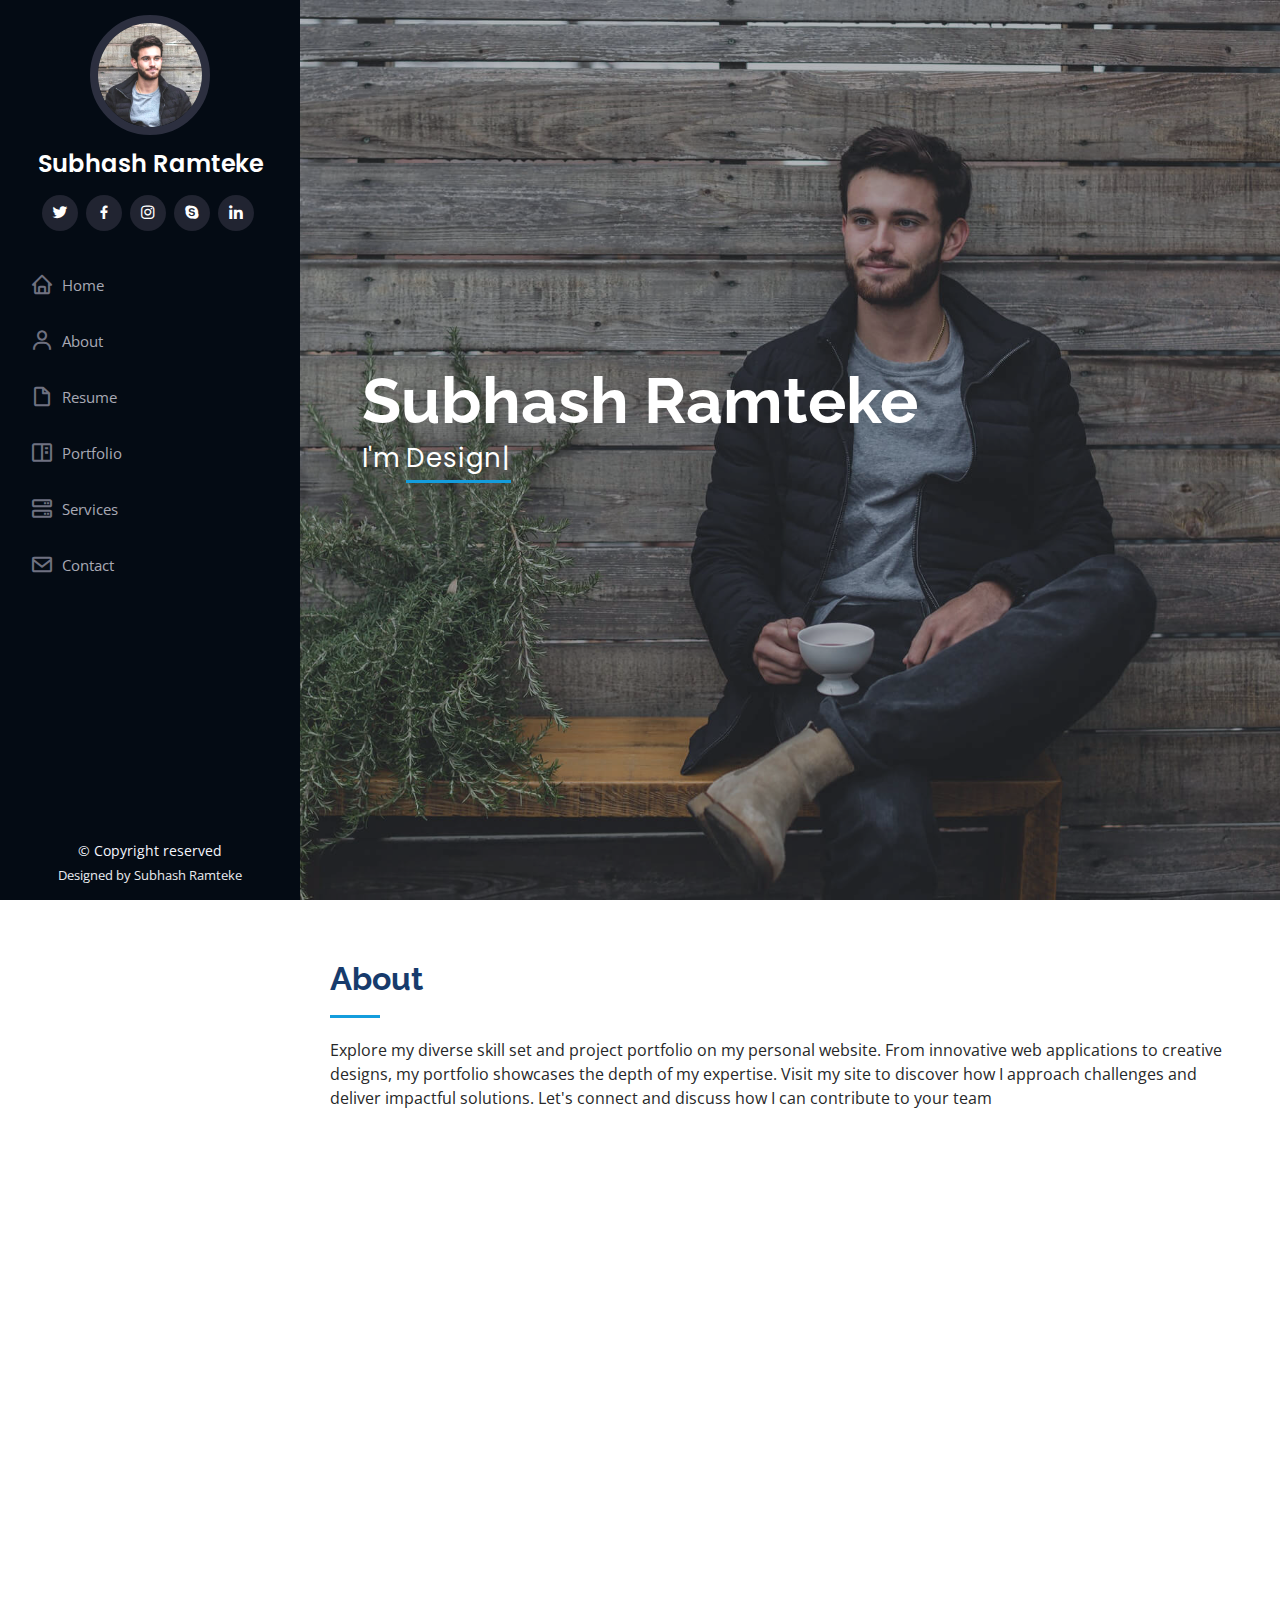
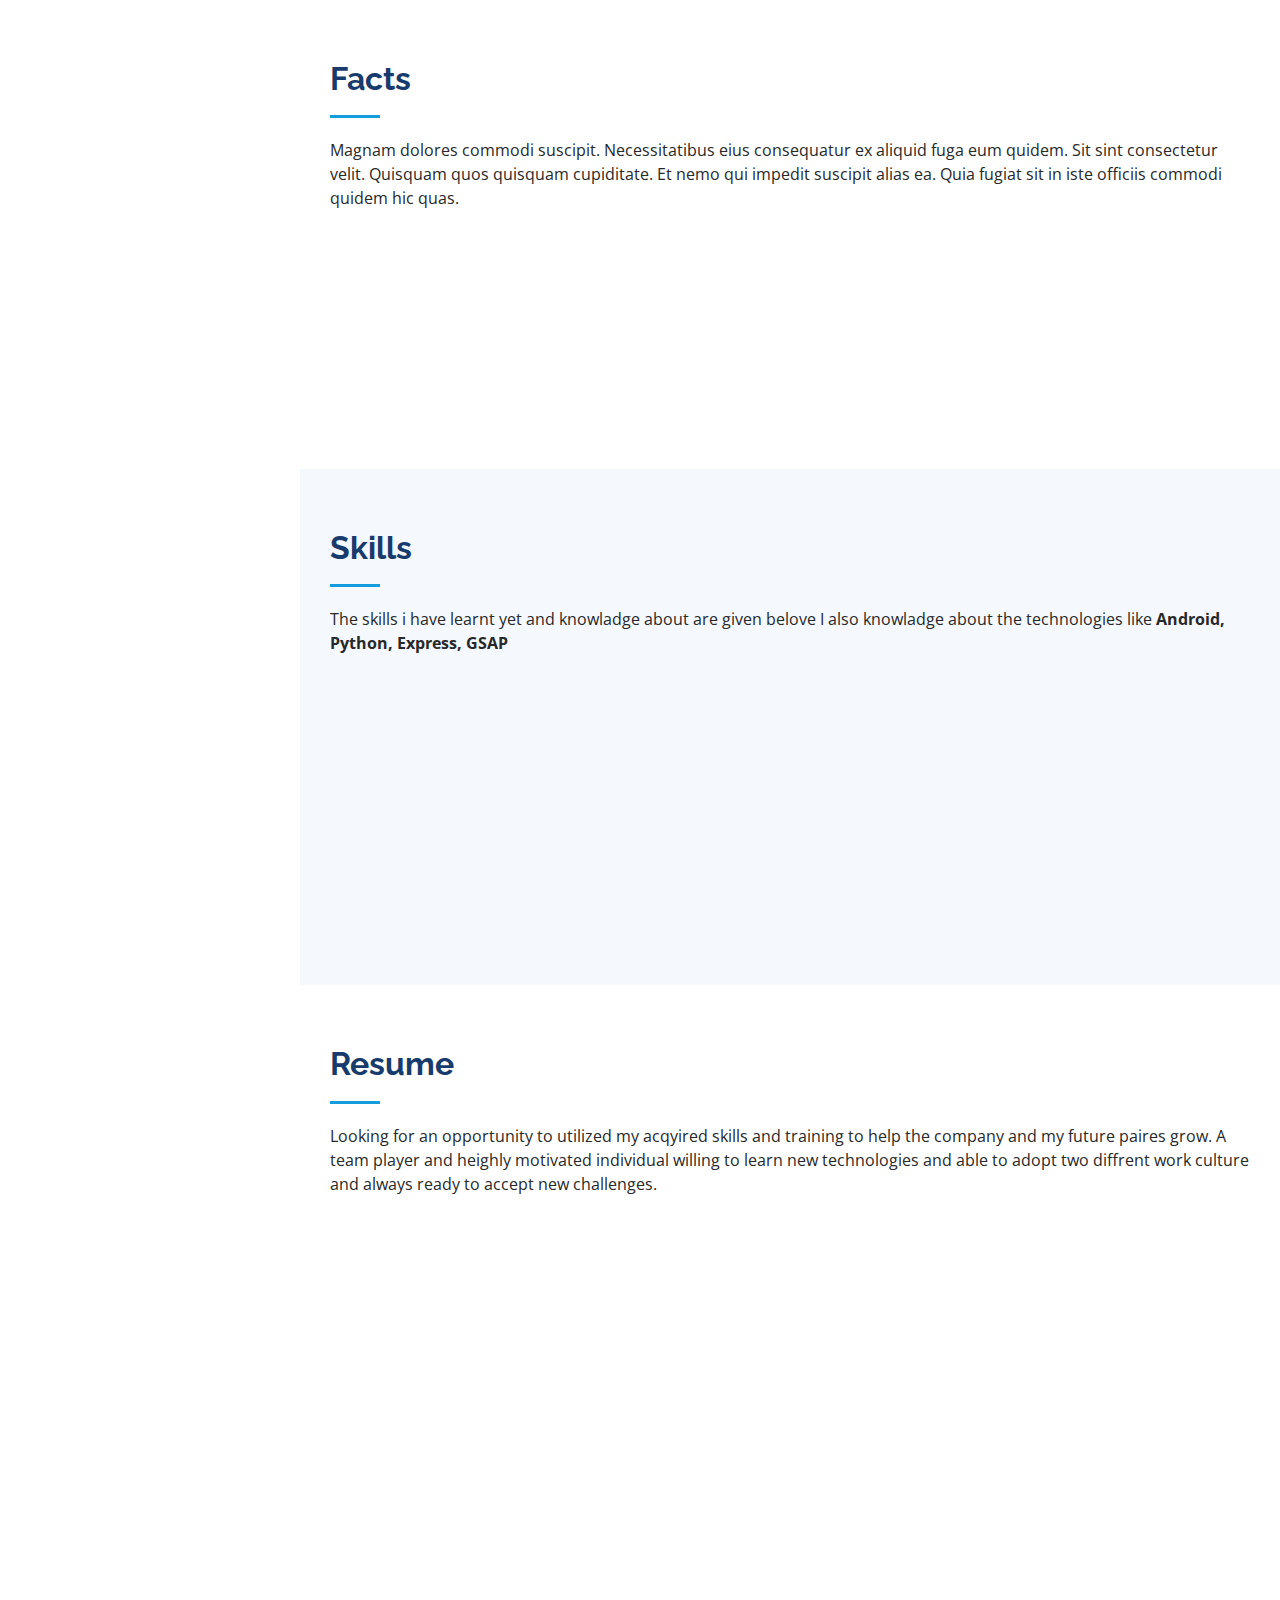
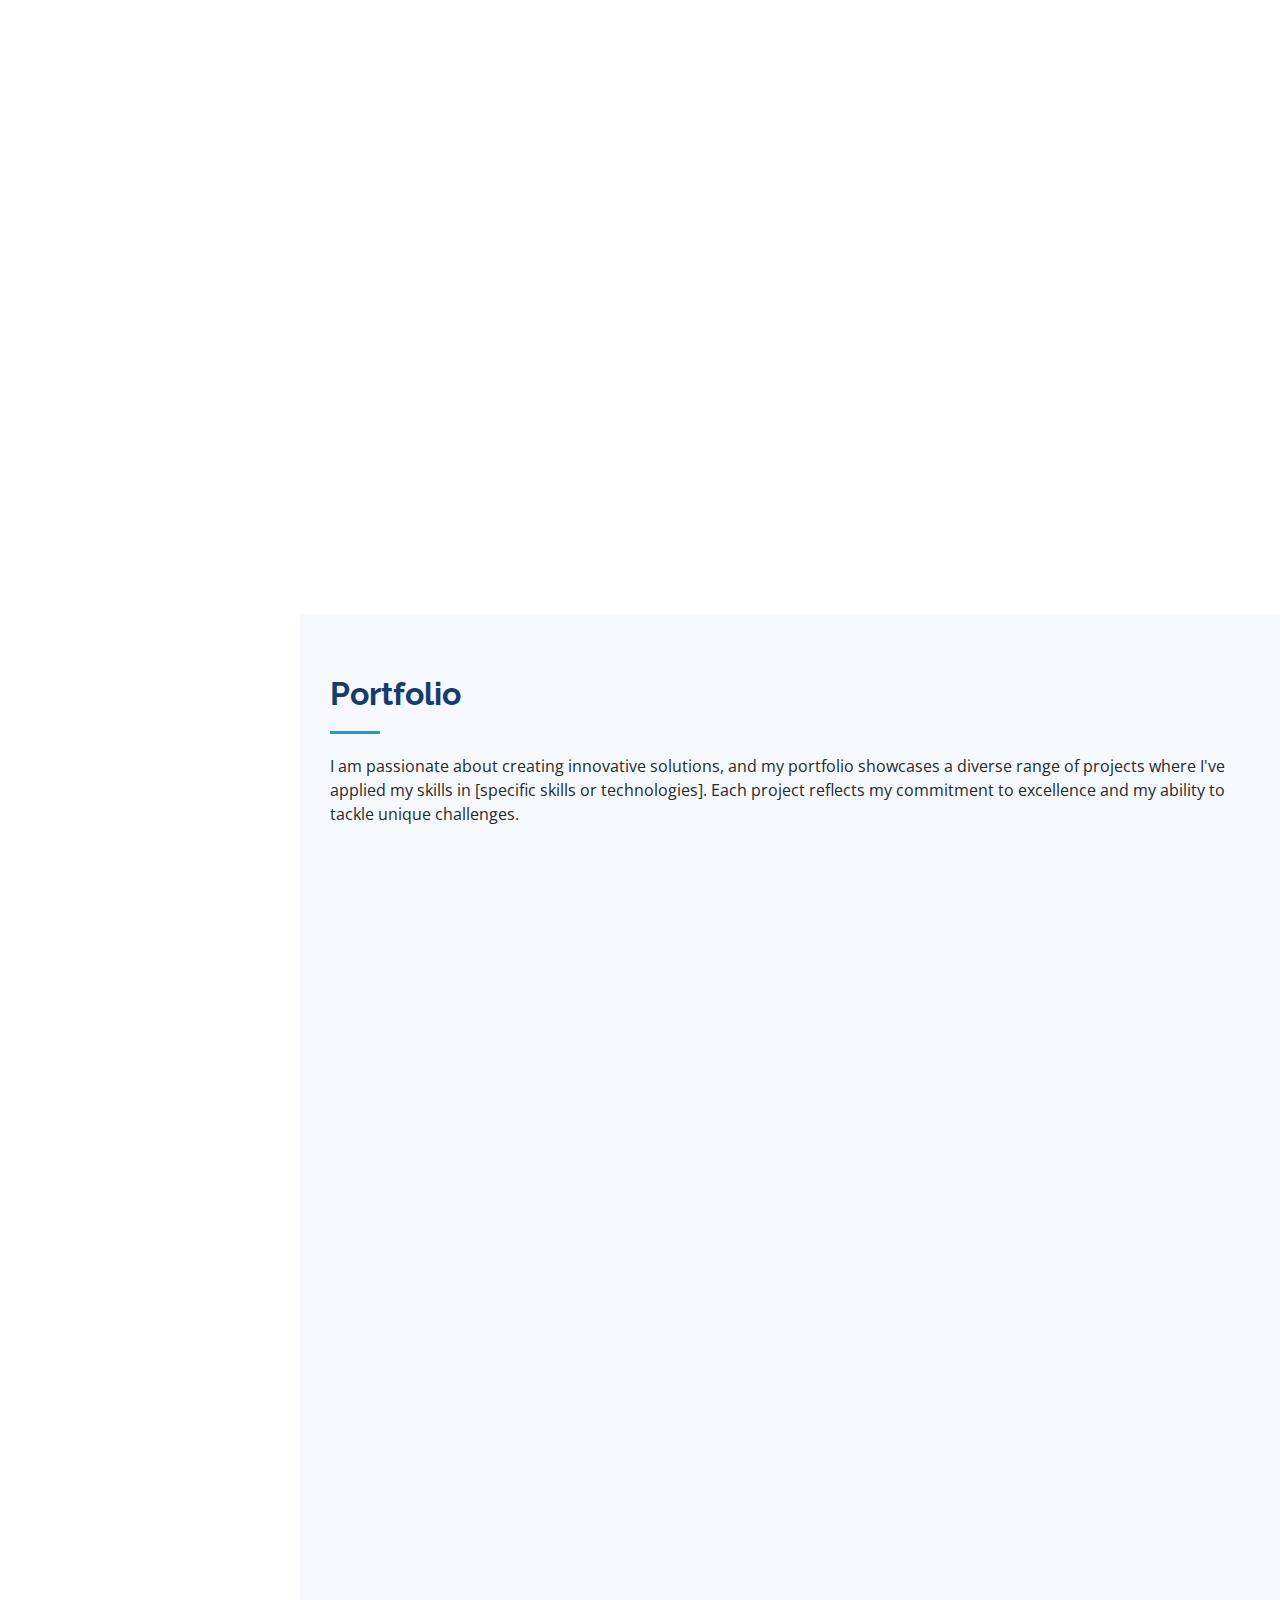
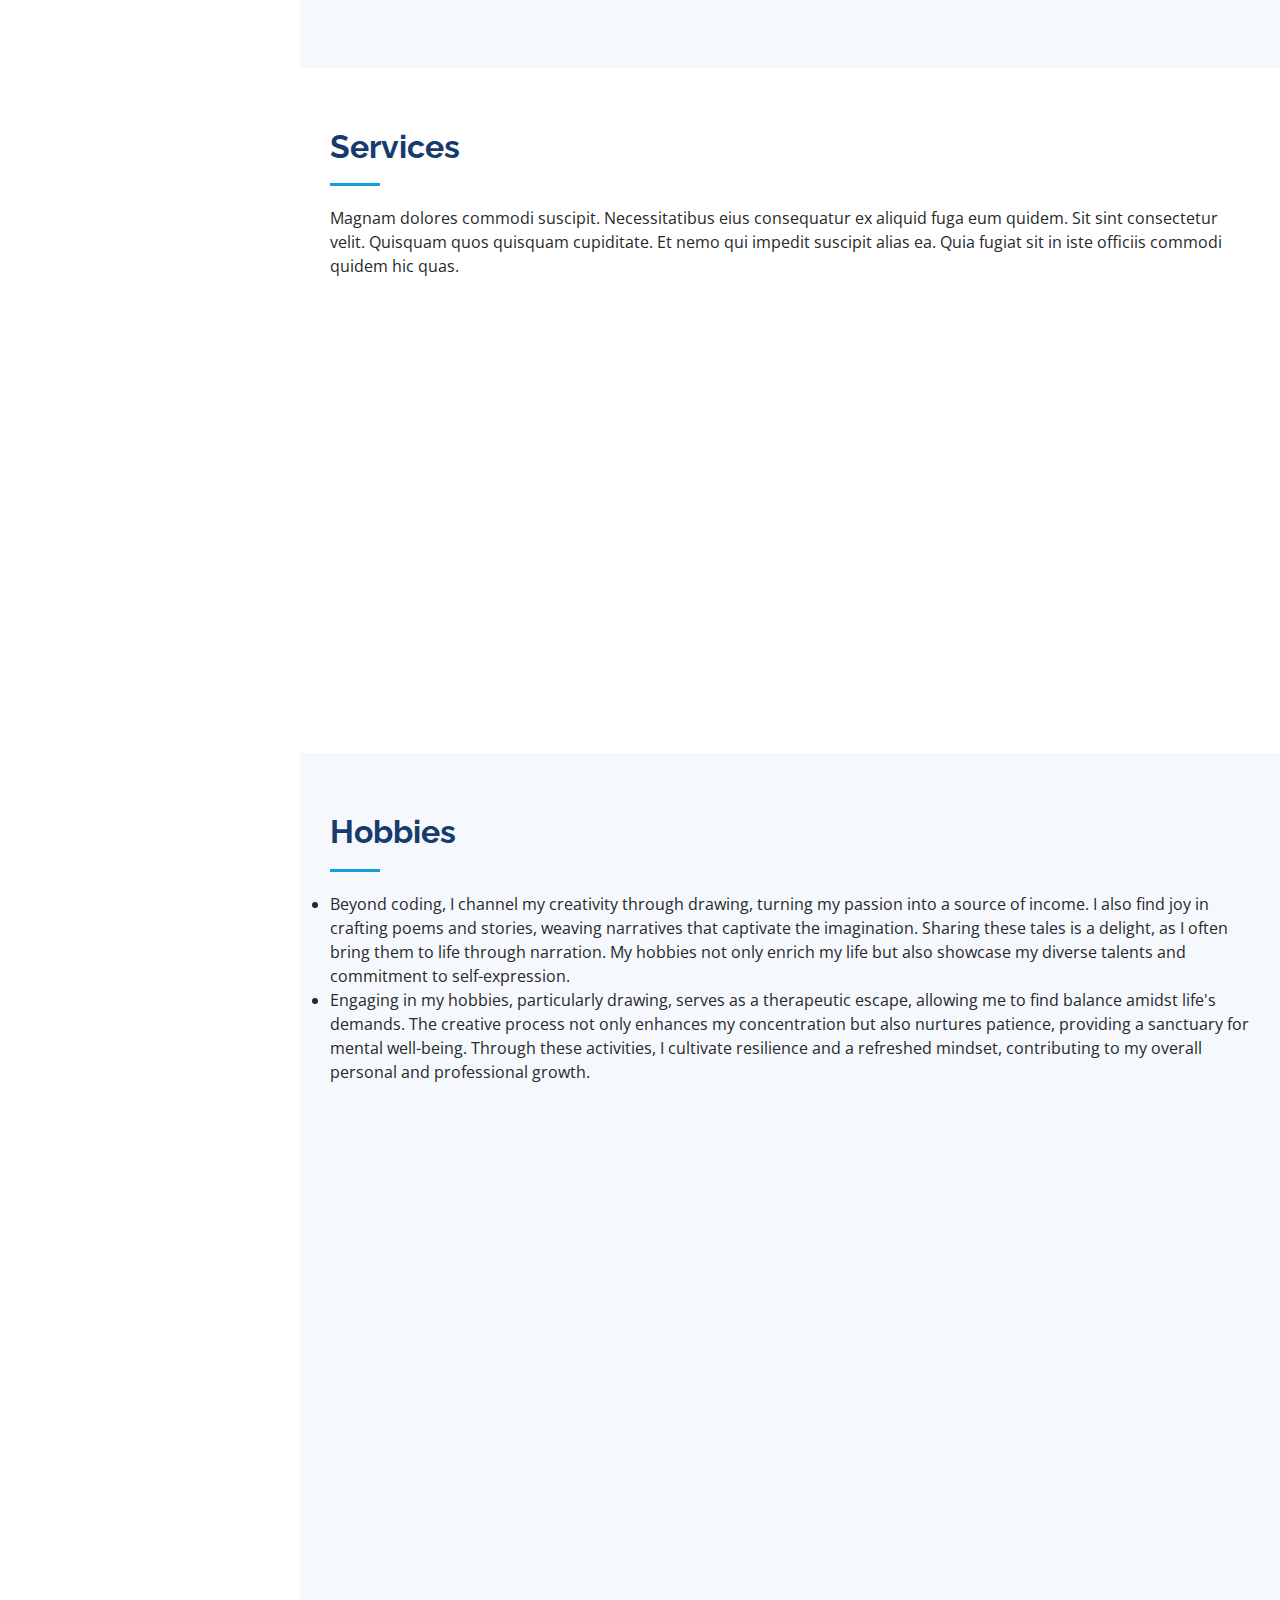
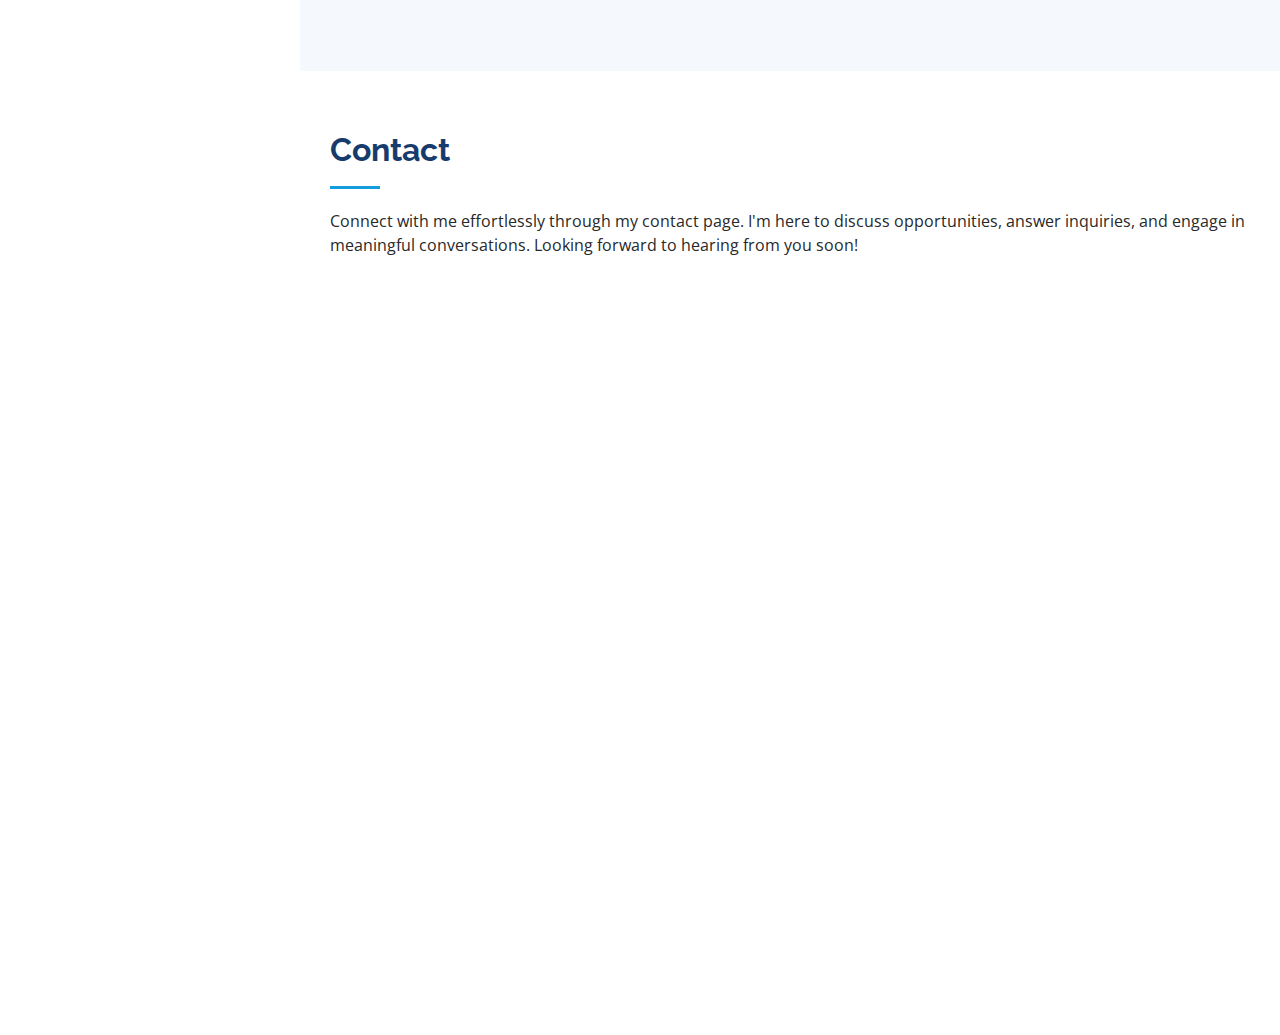
==== index.html @ 31859090 "first commit" ====
<!DOCTYPE html>
<html lang="en">

<head>
  <meta charset="utf-8">
  <meta content="width=device-width, initial-scale=1.0" name="viewport">

  <title>Subhash Ramteke - Portfolio</title>
  <meta content="" name="description">
  <meta content="" name="keywords">

  <!-- Favicons
  <link href="assets/img/favicon.png" rel="icon">
  <link href="assets/img/apple-touch-icon.png" rel="apple-touch-icon"> -->

  <!-- Google Fonts -->
  <link href="https://fonts.googleapis.com/css?family=Open+Sans:300,300i,400,400i,600,600i,700,700i|Raleway:300,300i,400,400i,500,500i,600,600i,700,700i|Poppins:300,300i,400,400i,500,500i,600,600i,700,700i" rel="stylesheet">

  <!-- Vendor CSS Files -->
  <link href="assets/vendor/aos/aos.css" rel="stylesheet">
  <link href="assets/vendor/bootstrap/css/bootstrap.min.css" rel="stylesheet">
  <link href="assets/vendor/bootstrap-icons/bootstrap-icons.css" rel="stylesheet">
  <link href="assets/vendor/boxicons/css/boxicons.min.css" rel="stylesheet">
  <link href="assets/vendor/glightbox/css/glightbox.min.css" rel="stylesheet">
  <link href="assets/vendor/swiper/swiper-bundle.min.css" rel="stylesheet">

  <!-- Template Main CSS File -->
  <link href="assets/css/style.css" rel="stylesheet">

</head>

<body>
 
  <!-- ======= Mobile nav toggle button ======= -->
  <i class="bi bi-list mobile-nav-toggle d-xl-none"></i>

  <!-- ======= Header ======= -->
  <header id="header">
    <div class="d-flex flex-column">

      <div class="profile">
        <img src="assets/img/profile-img.jpg" alt="" class="img-fluid rounded-circle">
        <h1 class="text-light"><a href="index.html">Subhash Ramteke</a></h1>
        <div class="social-links mt-3 text-center">
          <a href="#" class="twitter"><i class="bx bxl-twitter"></i></a>
          <a href="https://hi-in.facebook.com/subhash.ramteke.357" target="_blank" class="facebook"><i class="bx bxl-facebook"></i></a>
          <a href="https://www.instagram.com/ramteke_subhash1" target="_blank" class="instagram"><i class="bx bxl-instagram"></i></a>
          <a href="#" class="google-plus"><i class="bx bxl-skype"></i></a>
          <a href="https://www.linkedin.com/in/subhash-ramteke-651bb01b8/" target="_blank" class="linkedin"><i class="bx bxl-linkedin" ></i></a>
        </div>
      </div>

      <nav id="navbar" class="nav-menu navbar">
        <ul>
          <li><a href="#hero" class="nav-link scrollto active"><i class="bx bx-home"></i> <span>Home</span></a></li>
          <li><a href="#about" class="nav-link scrollto"><i class="bx bx-user"></i> <span>About</span></a></li>
          <li><a href="#resume" class="nav-link scrollto"><i class="bx bx-file-blank"></i> <span>Resume</span></a></li>
          <li><a href="#portfolio" class="nav-link scrollto"><i class="bx bx-book-content"></i> <span>Portfolio</span></a></li>
          <li><a href="#services" class="nav-link scrollto"><i class="bx bx-server"></i> <span>Services</span></a></li>
          <li><a href="#contact" class="nav-link scrollto"><i class="bx bx-envelope"></i> <span>Contact</span></a></li>
        </ul>
      </nav><!-- .nav-menu -->
    </div>
  </header><!-- End Header -->

  <!-- ======= Hero Section ======= -->
  <section id="hero" class="d-flex flex-column justify-content-center align-items-center">
    <div class="hero-container" data-aos="fade-in">
      <h1>Subhash Ramteke</h1>
      <p>I'm <span class="typed" data-typed-items="Designer, Developer, Freelancer, Drawing Artist"></span></p>
    </div>
  </section><!-- End Hero -->

  <main id="main">

    <!-- ======= About Section ======= -->
    <section id="about" class="about">
      <div class="container">

        <div class="section-title">
          <h2>About</h2>
          <p>Explore my diverse skill set and project portfolio on my personal website. From innovative web applications to creative designs, my portfolio showcases the depth of my expertise. Visit my site to discover how I approach challenges and deliver impactful solutions. Let's connect and discuss how I can contribute to your team</p>
        </div>

        <div class="row">
          <div class="col-lg-4" data-aos="fade-right">
            <img src="assets/img/profile-img.jpg" class="img-fluid" alt="">
          </div>
          <div class="col-lg-8 pt-4 pt-lg-0 content" data-aos="fade-left">
            <h3>Software Developer &amp; Web Developer.</h3>
            <p class="fst-italic">
              Versatile web and software developer with a passion for crafting seamless digital experiences. Ready to innovate and collaborate. Connect with me via [contact details] or explore my work at [website].
            </p>
            <div class="row">
              <div class="col-lg-6">
                <ul>
                  <li><i class="bi bi-chevron-right"></i> <strong>Birthday:</strong> <span>17 December 2001</span></li>
                  <li><i class="bi bi-chevron-right"></i> <strong>Website:</strong> <span>www.instagram.com/ramteke_subhash1</span></li>
                  <li><i class="bi bi-chevron-right"></i> <strong>Phone:</strong> <span>(+91) 9325907602</span></li>
                  <li><i class="bi bi-chevron-right"></i> <strong>City:</strong> <span>Wagholi Pune</span></li>
                </ul>
              </div>
              <div class="col-lg-6">
                <ul>
                  <li><i class="bi bi-chevron-right"></i> <strong>Age:</strong> <span>23</span></li>
                  <li><i class="bi bi-chevron-right"></i> <strong>Degree:</strong> <span>B.Tech</span></li>
                  <li><i class="bi bi-chevron-right"></i> <strong>PhEmailone:</strong> <span>subhashramteke111@gmail.com</span></li>
                  <li><i class="bi bi-chevron-right"></i> <strong>Freelance:</strong> <span>Available</span></li>
                </ul>
              </div>
            </div>
            <p>
              With a passion for continuous learning and a proven track record of successful projects, I am driven to unlock my full potential. My adaptability, creativity, and commitment to excellence position me as a dynamic contributor ready to take on new challenges and contribute meaningfully to any team or project.
            </p>
          </div>
        </div>

      </div>
    </section><!-- End About Section -->

    <!-- ======= Facts Section ======= -->
    <section id="facts" class="facts">
      <div class="container">

        <div class="section-title">
          <h2>Facts</h2>
          <p>Magnam dolores commodi suscipit. Necessitatibus eius consequatur ex aliquid fuga eum quidem. Sit sint consectetur velit. Quisquam quos quisquam cupiditate. Et nemo qui impedit suscipit alias ea. Quia fugiat sit in iste officiis commodi quidem hic quas.</p>
        </div>

        <div class="row no-gutters">

          <div class="col-lg-3 col-md-6 d-md-flex align-items-md-stretch" data-aos="fade-up">
            <div class="count-box">
              <i class="bi bi-emoji-smile"></i>
              <span data-purecounter-start="0" data-purecounter-end="232" data-purecounter-duration="1" class="purecounter"></span>
              <p><strong>Happy Clients</strong> consequuntur quae</p>
            </div>
          </div>

          <div class="col-lg-3 col-md-6 d-md-flex align-items-md-stretch" data-aos="fade-up" data-aos-delay="100">
            <div class="count-box">
              <i class="bi bi-journal-richtext"></i>
              <span data-purecounter-start="0" data-purecounter-end="521" data-purecounter-duration="1" class="purecounter"></span>
              <p><strong>Projects</strong> adipisci atque cum quia aut</p>
            </div>
          </div>

          <div class="col-lg-3 col-md-6 d-md-flex align-items-md-stretch" data-aos="fade-up" data-aos-delay="200">
            <div class="count-box">
              <i class="bi bi-headset"></i>
              <span data-purecounter-start="0" data-purecounter-end="1453" data-purecounter-duration="1" class="purecounter"></span>
              <p><strong>Hours Of Support</strong> aut commodi quaerat</p>
            </div>
          </div>

          <div class="col-lg-3 col-md-6 d-md-flex align-items-md-stretch" data-aos="fade-up" data-aos-delay="300">
            <div class="count-box">
              <i class="bi bi-people"></i>
              <span data-purecounter-start="0" data-purecounter-end="32" data-purecounter-duration="1" class="purecounter"></span>
              <p><strong>Hard Workers</strong> rerum asperiores dolor</p>
            </div>
          </div>

        </div>

      </div>
    </section><!-- End Facts Section -->

    <!-- ======= Skills Section ======= -->
    <section id="skills" class="skills section-bg">
      <div class="container">

        <div class="section-title">
          <h2>Skills</h2>
          <p>The skills i have learnt yet and knowladge about are given belove I also knowladge about the technologies like <strong>Android, Python, Express, GSAP</strong></p>
        </div>

        <div class="row skills-content">

          <div class="col-lg-6" data-aos="fade-up">

            <div class="progress">
              <span class="skill">Java <i class="val">75%</i></span>
              <div class="progress-bar-wrap">
                <div class="progress-bar" role="progressbar" aria-valuenow="75" aria-valuemin="0" aria-valuemax="75"></div>
              </div>
            </div>

            <div class="progress">
              <span class="skill">PHP <i class="val">50%</i></span>
              <div class="progress-bar-wrap">
                <div class="progress-bar" role="progressbar" aria-valuenow="50" aria-valuemin="0" aria-valuemax="100"></div>
              </div>
            </div>

            <div class="progress">
              <span class="skill">JavaScript <i class="val">55%</i></span>
              <div class="progress-bar-wrap">
                <div class="progress-bar" role="progressbar" aria-valuenow="55" aria-valuemin="0" aria-valuemax="100"></div>
              </div>
            </div>
            <div class="progress">
              <span class="skill">React <i class="val">40%</i></span>
              <div class="progress-bar-wrap">
                <div class="progress-bar" role="progressbar" aria-valuenow="40" aria-valuemin="0" aria-valuemax="100"></div>
              </div>
            </div>

          </div>

          <div class="col-lg-6" data-aos="fade-up" data-aos-delay="100">

            <div class="progress">
              <span class="skill">HTML <i class="val">100%</i></span>
              <div class="progress-bar-wrap">
                <div class="progress-bar" role="progressbar" aria-valuenow="100" aria-valuemin="0" aria-valuemax="100"></div>
              </div>
            </div>

            <div class="progress">
              <span class="skill">CSS <i class="val">90%</i></span>
              <div class="progress-bar-wrap">
                <div class="progress-bar" role="progressbar" aria-valuenow="90" aria-valuemin="0" aria-valuemax="100"></div>
              </div>
            </div>

            <div class="progress">
              <span class="skill">MySql <i class="val">50%</i></span>
              <div class="progress-bar-wrap">
                <div class="progress-bar" role="progressbar" aria-valuenow="55" aria-valuemin="0" aria-valuemax="100"></div>
              </div>
            </div>
            <div class="progress">
              <span class="skill">Node <i class="val">30%</i></span>
              <div class="progress-bar-wrap">
                <div class="progress-bar" role="progressbar" aria-valuenow="30" aria-valuemin="0" aria-valuemax="100"></div>
              </div>
            </div>

          </div>

        </div>

      </div>
    </section><!-- End Skills Section -->

    <!-- ======= Resume Section ======= -->
    <section id="resume" class="resume">
      <div class="container">

        <div class="section-title">
          <h2>Resume</h2>
          <p>Looking for an opportunity to utilized my acqyired skills and training to help the company and my future paires grow. A team player and heighly motivated individual willing to learn new technologies and able to adopt two diffrent work culture and always ready to accept new challenges.</p>
        </div>

        <div class="row">
          <div class="col-lg-6" data-aos="fade-up">
            <h3 class="resume-title">Sumary</h3>
            <div class="resume-item pb-0">
              <h4>Subhash Ramteke</h4>
              <p><em>To get an opportunity where i can make the best of my potential and contribute the organizational growth.</em></p>
              <ul>
                <li>Pune, India</li>
                <li>(+91) 9325907602</li>
                <li>subhashramteke111@gmail.com</li>
              </ul>
            </div>

            <h3 class="resume-title">Education</h3>
            <div class="resume-item">
              <h4>B.Tech</h4>
              <h5>2020-2023</h5>
              <p><em>G. H. Raisoni College of Engineering &amp; Management Wagholi Pune</em></p>
              <p>I have done my B.Tech degree in Information Technology with 0 backlogs and 7.77 CGPA</p>
            </div>
            <div class="resume-item">
              <h4>Diploma</h4>
              <h5>2018-2020</h5>
              <p><em>Government Pollytechnic Bramhapuri</em></p>
              <p>I have done my Diploma in Information Technology with 96.56%. </p>
            </div>
            <div class="resume-item">
              <h4>HSC</h4>
              <h5>2017-2018</h5>
              <p><em>Adarsh English Jr. College Desaiganj Wadsa</em></p>
              <p>I have done my HSC education at my Taluka place in general science with 0 backlogs and regular </p>
            </div>
          </div>
          <div class="col-lg-6" data-aos="fade-up" data-aos-delay="100">
            <h3 class="resume-title">Professional Experience</h3>
            <div class="resume-item">
              <h4>Test Engineer</h4>
              <h5>June 2022- Dec 2022</h5>
              <p><em>GlobalStep Pune</em></p>
              <ul>
                <li>As intern I provide quality assurence to the products(Games). </li>
                <li>Lead team in the absence of main lead for a week. </li>
                <li>I managed team and made environment friendely to work with free mind. </li>
                <li>Worked with my full strength and confidence.</li>
              </ul>
            </div>
            <div class="resume-item">
              <h4>Web developer Intern</h4>
              <h5>Nov 2021- Dec 2021</h5>
              <p><em>Sparks Foundation (Remote)</em></p>
              <ul>
                <li>Developed Banking Sytem to manage all banking transactions with PHP and MySql.</li>
                <li>Managed Backend to store all transactions happend in a bank.</li>
                <li>Present 4+ design presentations for Mentor. </li>
              </ul>
            </div>
            <div class="resume-item">
              <h4>Projects</h4>
              <!-- <h5>Nov 2021- Dec 2021</h5> -->
              <p><em>I made various projects during my college also I work on two capston projects. I am adding all projects in portfolio section</em></p>
              <ul>
                <li>Road Lane Lines Identification System</li>
                <li>Android based attendence system</li>
                <li>Basic Banking System</li>
                <li>Clones (Netflix, Flipkart, Myntra)</li>
              </ul>
            </div>
          </div>
        </div>

      </div>
    </section><!-- End Resume Section -->

    <!-- ======= Portfolio Section ======= -->
    <section id="portfolio" class="portfolio section-bg">
      <div class="container">

        <div class="section-title">
          <h2>Portfolio</h2>
          <p>I am passionate about creating innovative solutions, and my portfolio showcases a diverse range of projects where I've applied my skills in [specific skills or technologies]. Each project reflects my commitment to excellence and my ability to tackle unique challenges.</p>
        </div>

        <div class="row" data-aos="fade-up">
          <div class="col-lg-12 d-flex justify-content-center">
            <ul id="portfolio-flters">
              <li data-filter="*" class="filter-active">All</li>
              <li data-filter=".filter-app">App</li>
              <li data-filter=".filter-card">Python</li>
              <li data-filter=".filter-web">Web</li>
            </ul>
          </div>
        </div>

        <div class="row portfolio-container" data-aos="fade-up" data-aos-delay="100">

          <div class="col-lg-4 col-md-6 portfolio-item filter-app">
            <div class="portfolio-wrap">
              <img src="assets/img/portfolio/and7.jpg"  class="img-fluid app" alt="">
              <div class="portfolio-links">
                <a href="assets/img/portfolio/and7.jpg" data-gallery="portfolioGallery" class="portfolio-lightbox" title="App 1"><i class="bx bx-plus"></i></a>
                <a href="portfolio-details1.html" title="More Details"><i class="bx bx-link"></i></a>
              </div>
            </div>
          </div>

          <div class="col-lg-4 col-md-6 portfolio-item filter-web">
            <div class="portfolio-wrap">
              <img src="assets/img/portfolio/bub1.jpg" class="img-fluid" alt="">
              <div class="portfolio-links">
                <a href="assets/img/portfolio/bub1.jpg" data-gallery="portfolioGallery" class="portfolio-lightbox" title="Web 3"><i class="bx bx-plus"></i></a>
                <a href="portfolio-details.html" title="More Details"><i class="bx bx-link"></i></a>
              </div>
            </div>
          </div>

          <!-- <div class="col-lg-4 col-md-6 portfolio-item filter-app">
            <div class="portfolio-wrap">
              <img src="assets/img/portfolio/lan.jpg" class="img-fluid" alt="">
              <div class="portfolio-links">
                <a href="assets/img/portfolio/lan.jpg" data-gallery="portfolioGallery" class="portfolio-lightbox" title="App 2"><i class="bx bx-plus"></i></a>
                <a href="portfolio-details.html" title="More Details"><i class="bx bx-link"></i></a>
              </div>
            </div>
          </div> -->

          <div class="col-lg-4 col-md-6 portfolio-item filter-card">
            <div class="portfolio-wrap">
              <img src="assets/img/portfolio/lan3.jpg" class="img-fluid" alt="">
              <div class="portfolio-links">
                <a href="assets/img/portfolio/lan3.jpg" data-gallery="portfolioGallery" class="portfolio-lightbox" title="Card 2"><i class="bx bx-plus"></i></a>
                <a href="portfolio-details.html" title="More Details"><i class="bx bx-link"></i></a>
              </div>
            </div>
          </div>

          <div class="col-lg-4 col-md-6 portfolio-item filter-web">
            <div class="portfolio-wrap">
              <img src="assets/img/portfolio/tr1.jpg" class="img-fluid" alt="">
              <div class="portfolio-links">
                <a href="assets/img/portfolio/tr1.jpg" data-gallery="portfolioGallery" class="portfolio-lightbox" title="Web 2"><i class="bx bx-plus"></i></a>
                <a href="portfolio-details.html" title="More Details"><i class="bx bx-link"></i></a>
              </div>
            </div>
          </div>

          <!-- <div class="col-lg-4 col-md-6 portfolio-item filter-app">
            <div class="portfolio-wrap">
              <img src="assets/img/portfolio/portfolio-6.jpg" class="img-fluid" alt="">
              <div class="portfolio-links">
                <a href="assets/img/portfolio/portfolio-6.jpg" data-gallery="portfolioGallery" class="portfolio-lightbox" title="App 3"><i class="bx bx-plus"></i></a>
                <a href="portfolio-details.html" title="More Details"><i class="bx bx-link"></i></a>
              </div>
            </div>
          </div> -->

          <!-- <div class="col-lg-4 col-md-6 portfolio-item filter-card">
            <div class="portfolio-wrap">
              <img src="assets/img/portfolio/portfolio-7.jpg" class="img-fluid" alt="">
              <div class="portfolio-links">
                <a href="assets/img/portfolio/portfolio-7.jpg" data-gallery="portfolioGallery" class="portfolio-lightbox" title="Card 1"><i class="bx bx-plus"></i></a>
                <a href="portfolio-details.html" title="More Details"><i class="bx bx-link"></i></a>
              </div>
            </div>
          </div> -->

          <!-- <div class="col-lg-4 col-md-6 portfolio-item filter-card">
            <div class="portfolio-wrap">
              <img src="assets/img/portfolio/ud.jpg" class="img-fluid" alt="">
              <div class="portfolio-links">
                <a href="assets/img/portfolio/ud.jpg" data-gallery="portfolioGallery" class="portfolio-lightbox" title="Card 3"><i class="bx bx-plus"></i></a>
                <a href="portfolio-details.html" title="More Details"><i class="bx bx-link"></i></a>
              </div>
            </div>
          </div> -->

          <div class="col-lg-4 col-md-6 portfolio-item filter-web">
            <div class="portfolio-wrap">
              <img src="assets/img/portfolio/ud.jpg" class="img-fluid" alt="">
              <div class="portfolio-links">
                <a href="assets/img/portfolio/ud.jpg" data-gallery="portfolioGallery" class="portfolio-lightbox" title="Web 3"><i class="bx bx-plus"></i></a>
                <a href="portfolio-details.html" title="More Details"><i class="bx bx-link"></i></a>
              </div>
            </div>
          </div>
          <div class="col-lg-4 col-md-6 portfolio-item filter-web">
            <div class="portfolio-wrap">
              <img src="assets/img/portfolio/edu1.jpg" class="img-fluid" alt="">
              <div class="portfolio-links">
                <a href="assets/img/portfolio/edu1.jpg" data-gallery="portfolioGallery" class="portfolio-lightbox" title="Web 4"><i class="bx bx-plus"></i></a>
                <a href="portfolio-details.html" title="More Details"><i class="bx bx-link"></i></a>
              </div>
            </div>
          </div>

        </div>

      </div>
    </section><!-- End Portfolio Section -->

    <!-- ======= Services Section ======= -->
    <section id="services" class="services">
      <div class="container">

        <div class="section-title">
          <h2>Services</h2>
          <p>Magnam dolores commodi suscipit. Necessitatibus eius consequatur ex aliquid fuga eum quidem. Sit sint consectetur velit. Quisquam quos quisquam cupiditate. Et nemo qui impedit suscipit alias ea. Quia fugiat sit in iste officiis commodi quidem hic quas.</p>
        </div>

        <div class="row">
          <div class="col-lg-4 col-md-6 icon-box" data-aos="fade-up">
            <div class="icon"><i class="bi bi-briefcase"></i></div>
            <h4 class="title"><a href="">Lorem Ipsum</a></h4>
            <p class="description">Voluptatum deleniti atque corrupti quos dolores et quas molestias excepturi sint occaecati cupiditate non provident</p>
          </div>
          <div class="col-lg-4 col-md-6 icon-box" data-aos="fade-up" data-aos-delay="100">
            <div class="icon"><i class="bi bi-card-checklist"></i></div>
            <h4 class="title"><a href="">Dolor Sitema</a></h4>
            <p class="description">Minim veniam, quis nostrud exercitation ullamco laboris nisi ut aliquip ex ea commodo consequat tarad limino ata</p>
          </div>
          <div class="col-lg-4 col-md-6 icon-box" data-aos="fade-up" data-aos-delay="200">
            <div class="icon"><i class="bi bi-bar-chart"></i></div>
            <h4 class="title"><a href="">Sed ut perspiciatis</a></h4>
            <p class="description">Duis aute irure dolor in reprehenderit in voluptate velit esse cillum dolore eu fugiat nulla pariatur</p>
          </div>
          <div class="col-lg-4 col-md-6 icon-box" data-aos="fade-up" data-aos-delay="300">
            <div class="icon"><i class="bi bi-binoculars"></i></div>
            <h4 class="title"><a href="">Magni Dolores</a></h4>
            <p class="description">Excepteur sint occaecat cupidatat non proident, sunt in culpa qui officia deserunt mollit anim id est laborum</p>
          </div>
          <div class="col-lg-4 col-md-6 icon-box" data-aos="fade-up" data-aos-delay="400">
            <div class="icon"><i class="bi bi-brightness-high"></i></div>
            <h4 class="title"><a href="">Nemo Enim</a></h4>
            <p class="description">At vero eos et accusamus et iusto odio dignissimos ducimus qui blanditiis praesentium voluptatum deleniti atque</p>
          </div>
          <div class="col-lg-4 col-md-6 icon-box" data-aos="fade-up" data-aos-delay="500">
            <div class="icon"><i class="bi bi-calendar4-week"></i></div>
            <h4 class="title"><a href="">Eiusmod Tempor</a></h4>
            <p class="description">Et harum quidem rerum facilis est et expedita distinctio. Nam libero tempore, cum soluta nobis est eligendi</p>
          </div>
        </div>

      </div>
    </section>
    <!-- End Services Section -->

    <section id="portfolio" class="portfolio section-bg">
      <div class="container">

        <div class="section-title">
          <h2>Hobbies</h2>
          <p> <li> Beyond coding, I channel my creativity through drawing, turning my passion into a source of income. I also find joy in crafting poems and stories, weaving narratives that captivate the imagination. Sharing these tales is a delight, as I often bring them to life through narration. My hobbies not only enrich my life but also showcase my diverse talents and commitment to self-expression.</li>
          
          <li> Engaging in my hobbies, particularly drawing, serves as a therapeutic escape, allowing me to find balance amidst life's demands. The creative process not only enhances my concentration but also nurtures patience, providing a sanctuary for mental well-being. Through these activities, I cultivate resilience and a refreshed mindset, contributing to my overall personal and professional growth.</li>
          </p>
        </div>

        <!-- <div class="row" data-aos="fade-up">
          <div class="col-lg-12 d-flex justify-content-center">
            <ul id="portfolio-flters">
              <li data-filter="*" class="filter-active">All</li>
              <li data-filter=".filter-app">App</li>
              <li data-filter=".filter-card">Python</li>
              <li data-filter=".filter-web">Web</li>
            </ul>
          </div>
        </div> -->

        <div class="row portfolio-container" data-aos="fade-up" data-aos-delay="100">

          <div class="col-lg-4 col-md-6 portfolio-item filter-app">
            <div class="portfolio-wrap">
              <video src="assets/img/portfolio/vid.mp4" class="img-fluid app" ></video>
              <img src="assets/img/portfolio/vid.mp4"  class="img-fluid app" alt="">
              <div class="portfolio-links">
                <a href="assets/img/portfolio/vid.mp4" data-gallery="portfolioGallery" class="portfolio-lightbox" title="App 2"><i class="bx bx-plus"></i></a>
                <a href="portfolio-details1.html" title="More Details"><i class="bx bx-link"></i></a>
              </div>
            </div>
          </div>

          <div class="col-lg-4 col-md-6 portfolio-item filter-web">
            <div class="portfolio-wrap">
              <img src="assets/img/portfolio/bub1.jpg" class="img-fluid" alt="">
              <div class="portfolio-links">
                <a href="assets/img/portfolio/bub1.jpg" data-gallery="portfolioGallery" class="portfolio-lightbox" title="Web 3"><i class="bx bx-plus"></i></a>
                <a href="portfolio-details.html" title="More Details"><i class="bx bx-link"></i></a>
              </div>
            </div>
          </div>

          <!-- <div class="col-lg-4 col-md-6 portfolio-item filter-app">
            <div class="portfolio-wrap">
              <img src="assets/img/portfolio/lan.jpg" class="img-fluid" alt="">
              <div class="portfolio-links">
                <a href="assets/img/portfolio/lan.jpg" data-gallery="portfolioGallery" class="portfolio-lightbox" title="App 2"><i class="bx bx-plus"></i></a>
                <a href="portfolio-details.html" title="More Details"><i class="bx bx-link"></i></a>
              </div>
            </div>
          </div> -->

          <div class="col-lg-4 col-md-6 portfolio-item filter-card">
            <div class="portfolio-wrap">
              <img src="assets/img/portfolio/lan3.jpg" class="img-fluid" alt="">
              <div class="portfolio-links">
                <a href="assets/img/portfolio/lan3.jpg" data-gallery="portfolioGallery" class="portfolio-lightbox" title="Card 2"><i class="bx bx-plus"></i></a>
                <a href="portfolio-details.html" title="More Details"><i class="bx bx-link"></i></a>
              </div>
            </div>
          </div>

          <div class="col-lg-4 col-md-6 portfolio-item filter-web">
            <div class="portfolio-wrap">
              <img src="assets/img/portfolio/tr1.jpg" class="img-fluid" alt="">
              <div class="portfolio-links">
                <a href="assets/img/portfolio/tr1.jpg" data-gallery="portfolioGallery" class="portfolio-lightbox" title="Web 2"><i class="bx bx-plus"></i></a>
                <a href="portfolio-details.html" title="More Details"><i class="bx bx-link"></i></a>
              </div>
            </div>
          </div>

          <!-- <div class="col-lg-4 col-md-6 portfolio-item filter-app">
            <div class="portfolio-wrap">
              <img src="assets/img/portfolio/portfolio-6.jpg" class="img-fluid" alt="">
              <div class="portfolio-links">
                <a href="assets/img/portfolio/portfolio-6.jpg" data-gallery="portfolioGallery" class="portfolio-lightbox" title="App 3"><i class="bx bx-plus"></i></a>
                <a href="portfolio-details.html" title="More Details"><i class="bx bx-link"></i></a>
              </div>
            </div>
          </div> -->

          <!-- <div class="col-lg-4 col-md-6 portfolio-item filter-card">
            <div class="portfolio-wrap">
              <img src="assets/img/portfolio/portfolio-7.jpg" class="img-fluid" alt="">
              <div class="portfolio-links">
                <a href="assets/img/portfolio/portfolio-7.jpg" data-gallery="portfolioGallery" class="portfolio-lightbox" title="Card 1"><i class="bx bx-plus"></i></a>
                <a href="portfolio-details.html" title="More Details"><i class="bx bx-link"></i></a>
              </div>
            </div>
          </div> -->

          <!-- <div class="col-lg-4 col-md-6 portfolio-item filter-card">
            <div class="portfolio-wrap">
              <img src="assets/img/portfolio/ud.jpg" class="img-fluid" alt="">
              <div class="portfolio-links">
                <a href="assets/img/portfolio/ud.jpg" data-gallery="portfolioGallery" class="portfolio-lightbox" title="Card 3"><i class="bx bx-plus"></i></a>
                <a href="portfolio-details.html" title="More Details"><i class="bx bx-link"></i></a>
              </div>
            </div>
          </div> -->

          <div class="col-lg-4 col-md-6 portfolio-item filter-web">
            <div class="portfolio-wrap">
              <img src="assets/img/portfolio/ud.jpg" class="img-fluid" alt="">
              <div class="portfolio-links">
                <a href="assets/img/portfolio/ud.jpg" data-gallery="portfolioGallery" class="portfolio-lightbox" title="Web 3"><i class="bx bx-plus"></i></a>
                <a href="portfolio-details.html" title="More Details"><i class="bx bx-link"></i></a>
              </div>
            </div>
          </div>
          <div class="col-lg-4 col-md-6 portfolio-item filter-web">
            <div class="portfolio-wrap">
              <img src="assets/img/portfolio/edu1.jpg" class="img-fluid" alt="">
              <div class="portfolio-links">
                <a href="assets/img/portfolio/edu1.jpg" data-gallery="portfolioGallery" class="portfolio-lightbox" title="Web 4"><i class="bx bx-plus"></i></a>
                <a href="portfolio-details.html" title="More Details"><i class="bx bx-link"></i></a>
              </div>
            </div>
          </div>

        </div>

      </div>
    </section>



    <!-- ======= Testimonials Section ======= -->
    <!-- <section id="testimonials" class="testimonials section-bg">
      <div class="container">

        <div class="section-title">
          <h2>Testimonials</h2>
          <p>Magnam dolores commodi suscipit. Necessitatibus eius consequatur ex aliquid fuga eum quidem. Sit sint consectetur velit. Quisquam quos quisquam cupiditate. Et nemo qui impedit suscipit alias ea. Quia fugiat sit in iste officiis commodi quidem hic quas.</p>
        </div>

        <div class="testimonials-slider swiper" data-aos="fade-up" data-aos-delay="100">
          <div class="swiper-wrapper">

            <div class="swiper-slide">
              <div class="testimonial-item" data-aos="fade-up">
                <p>
                  <i class="bx bxs-quote-alt-left quote-icon-left"></i>
                  Proin iaculis purus consequat sem cure digni ssim donec porttitora entum suscipit rhoncus. Accusantium quam, ultricies eget id, aliquam eget nibh et. Maecen aliquam, risus at semper.
                  <i class="bx bxs-quote-alt-right quote-icon-right"></i>
                </p>
                <img src="assets/img/testimonials/testimonials-1.jpg" class="testimonial-img" alt="">
                <h3>Saul Goodman</h3>
                <h4>Ceo &amp; Founder</h4>
              </div>
            </div> 

            <div class="swiper-slide">
              <div class="testimonial-item" data-aos="fade-up" data-aos-delay="100">
                <p>
                  <i class="bx bxs-quote-alt-left quote-icon-left"></i>
                  Export tempor illum tamen malis malis eram quae irure esse labore quem cillum quid cillum eram malis quorum velit fore eram velit sunt aliqua noster fugiat irure amet legam anim culpa.
                  <i class="bx bxs-quote-alt-right quote-icon-right"></i>
                </p>
                <img src="assets/img/testimonials/testimonials-2.jpg" class="testimonial-img" alt="">
                <h3>Sara Wilsson</h3>
                <h4>Designer</h4>
              </div>
            </div>

            <div class="swiper-slide">
              <div class="testimonial-item" data-aos="fade-up" data-aos-delay="200">
                <p>
                  <i class="bx bxs-quote-alt-left quote-icon-left"></i>
                  Enim nisi quem export duis labore cillum quae magna enim sint quorum nulla quem veniam duis minim tempor labore quem eram duis noster aute amet eram fore quis sint minim.
                  <i class="bx bxs-quote-alt-right quote-icon-right"></i>
                </p>
                <img src="assets/img/testimonials/testimonials-3.jpg" class="testimonial-img" alt="">
                <h3>Jena Karlis</h3>
                <h4>Store Owner</h4>
              </div>
            </div>

            <div class="swiper-slide">
              <div class="testimonial-item" data-aos="fade-up" data-aos-delay="300">
                <p>
                  <i class="bx bxs-quote-alt-left quote-icon-left"></i>
                  Fugiat enim eram quae cillum dolore dolor amet nulla culpa multos export minim fugiat minim velit minim dolor enim duis veniam ipsum anim magna sunt elit fore quem dolore labore illum veniam.
                  <i class="bx bxs-quote-alt-right quote-icon-right"></i>
                </p>
                <img src="assets/img/testimonials/testimonials-4.jpg" class="testimonial-img" alt="">
                <h3>Matt Brandon</h3>
                <h4>Freelancer</h4>
              </div>
            </div>

            <div class="swiper-slide">
              <div class="testimonial-item" data-aos="fade-up" data-aos-delay="400">
                <p>
                  <i class="bx bxs-quote-alt-left quote-icon-left"></i>
                  Quis quorum aliqua sint quem legam fore sunt eram irure aliqua veniam tempor noster veniam enim culpa labore duis sunt culpa nulla illum cillum fugiat legam esse veniam culpa fore nisi cillum quid.
                  <i class="bx bxs-quote-alt-right quote-icon-right"></i>
                </p>
                <img src="assets/img/testimonials/testimonials-5.jpg" class="testimonial-img" alt="">
                <h3>John Larson</h3>
                <h4>Entrepreneur</h4>
              </div>
            </div>

          </div>
          <div class="swiper-pagination"></div>
        </div>

      </div>
    </section>End Testimonials Section -->

    <!-- ======= Contact Section ======= -->
    <section id="contact" class="contact">
      <div class="container">

        <div class="section-title">
          <h2>Contact</h2>
          <p>Connect with me effortlessly through my contact page. I'm here to discuss opportunities, answer inquiries, and engage in meaningful conversations. Looking forward to hearing from you soon!</p>
        </div>

        <div class="row" data-aos="fade-in">

          <div class="col-lg-5 d-flex align-items-stretch">
            <div class="info">
              <div class="address">
                <i class="bi bi-geo-alt"></i>
                <h4>Location:</h4>
                <p>Wagholi Pune</p>
              </div>

              <div class="email">
                <i class="bi bi-envelope"></i>
                <h4>Email:</h4>
                <p>subhashramteke111@gmail.com</p>
              </div>

              <div class="phone">
                <i class="bi bi-phone"></i>
                <h4>Call:</h4>
                <p>(+91)9325907602</p>
              </div>

              <iframe src="https://www.google.com/maps/embed?pb=!1m18!1m12!1m3!1d30256.00405905277!2d73.95876813418035!3d18.574015862492942!2m3!1f0!2f0!3f0!3m2!1i1024!2i768!4f13.1!3m3!1m2!1s0x3bc2c3819fdef877%3A0xd4193e985f354be0!2sWagholi%2C%20Pune%2C%20Maharashtra%20412207!5e0!3m2!1sen!2sin!4v1706604868117!5m2!1sen!2sin" width="400" height="300" style="border:0;" allowfullscreen="" loading="lazy" referrerpolicy="no-referrer-when-downgrade"></iframe>
            </div>

          </div>

          <div class="col-lg-7 mt-5 mt-lg-0 d-flex align-items-stretch">
            <form action="forms/contact.php" method="post" role="form" class="php-email-form">
              <div class="row">
                <div class="form-group col-md-6">
                  <label for="name">Your Name</label>
                  <input type="text" name="name" class="form-control" id="name" required>
                </div>
                <div class="form-group col-md-6">
                  <label for="name">Your Email</label>
                  <input type="email" class="form-control" name="email" id="email" required>
                </div>
              </div>
              <div class="form-group">
                <label for="name">Subject</label>
                <input type="text" class="form-control" name="subject" id="subject" required>
              </div>
              <div class="form-group">
                <label for="name">Message</label>
                <textarea class="form-control" name="message" rows="10" required></textarea>
              </div>
              <div class="my-3">
                <div class="loading">Loading</div>
                <div class="error-message"></div>
                <div class="sent-message">Your message has been sent. Thank you!</div>
              </div>
              <div class="text-center"><button type="submit">Send Message</button></div>
            </form>
          </div>

        </div>

      </div>
    </section><!-- End Contact Section -->

  </main><!-- End #main -->

  <!-- ======= Footer ======= -->
  <footer id="footer">
    <div class="container">
      <div class="copyright">
        &copy; Copyright reserved
      </div>
      <div class="credits">
        <!-- All the links in the footer should remain intact. -->
        <!-- You can delete the links only if you purchased the pro version. -->
        <!-- Licensing information: https://bootstrapmade.com/license/ -->
        <!-- Purchase the pro version with working PHP/AJAX contact form: https://bootstrapmade.com/iportfolio-bootstrap-portfolio-websites-template/ -->
        Designed by Subhash Ramteke
      </div>
    </div>
  </footer><!-- End  Footer -->

  <a href="#" class="back-to-top d-flex align-items-center justify-content-center"><i class="bi bi-arrow-up-short"></i></a>

  <!-- Vendor JS Files -->
  <script src="assets/vendor/purecounter/purecounter_vanilla.js"></script>
  <script src="assets/vendor/aos/aos.js"></script>
  <script src="assets/vendor/bootstrap/js/bootstrap.bundle.min.js"></script>
  <script src="assets/vendor/glightbox/js/glightbox.min.js"></script>
  <script src="assets/vendor/isotope-layout/isotope.pkgd.min.js"></script>
  <script src="assets/vendor/swiper/swiper-bundle.min.js"></script>
  <script src="assets/vendor/typed.js/typed.umd.js"></script>
  <script src="assets/vendor/waypoints/noframework.waypoints.js"></script>
  <script src="assets/vendor/php-email-form/validate.js"></script>

  <!-- Template Main JS File -->
  <script src="assets/js/main.js"></script>

</body>

</html>
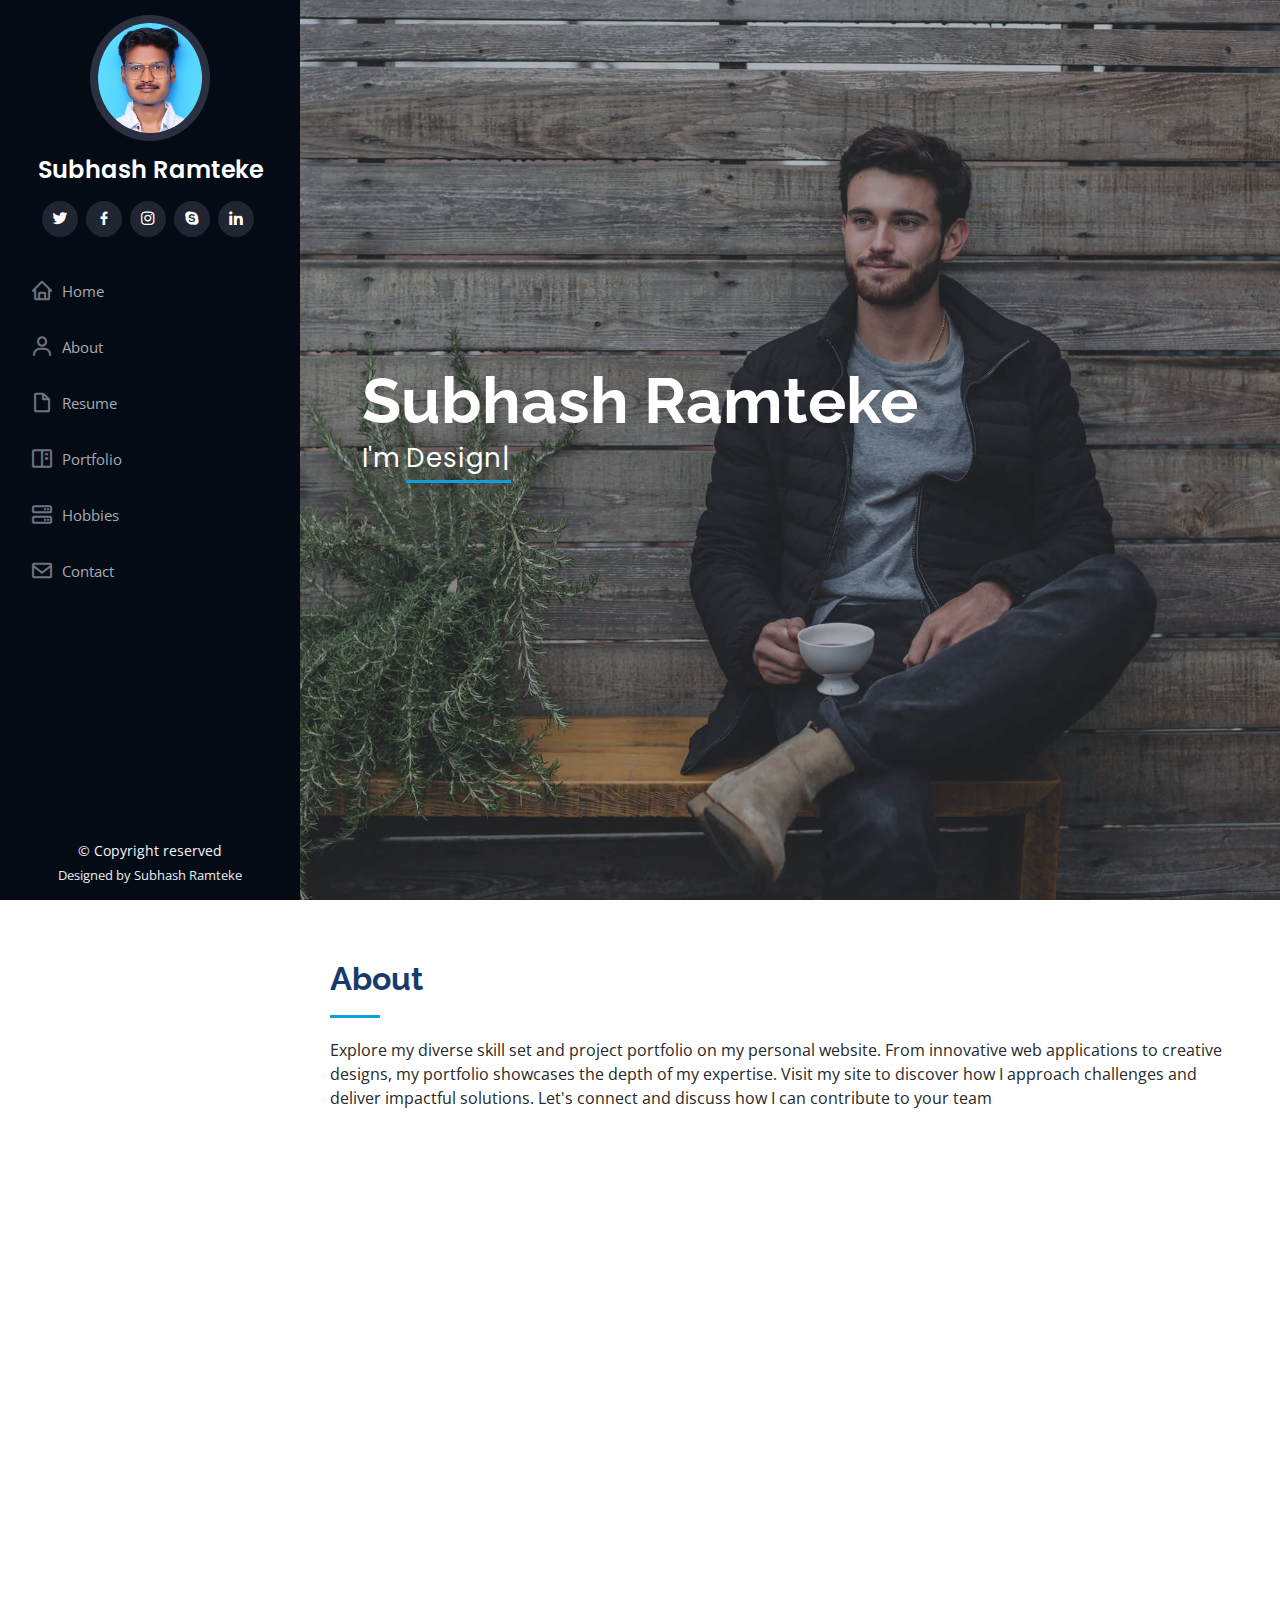
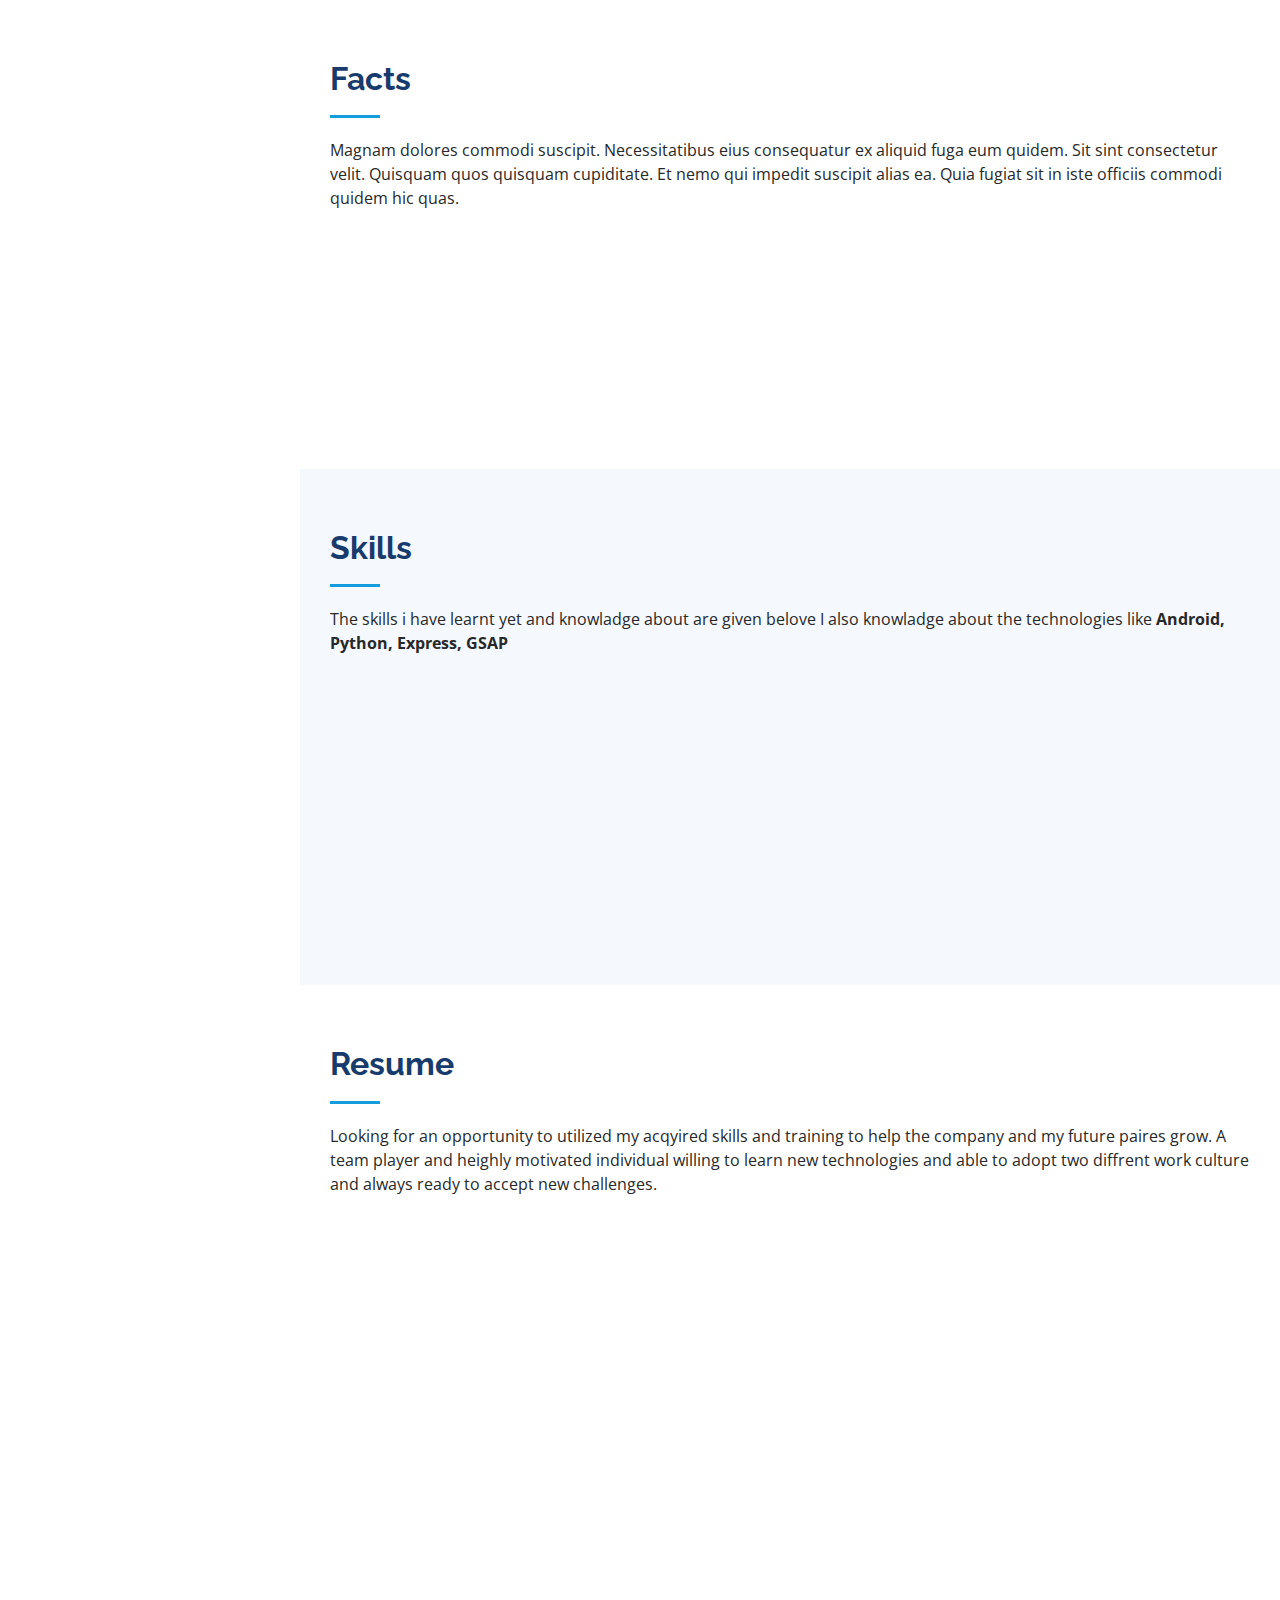
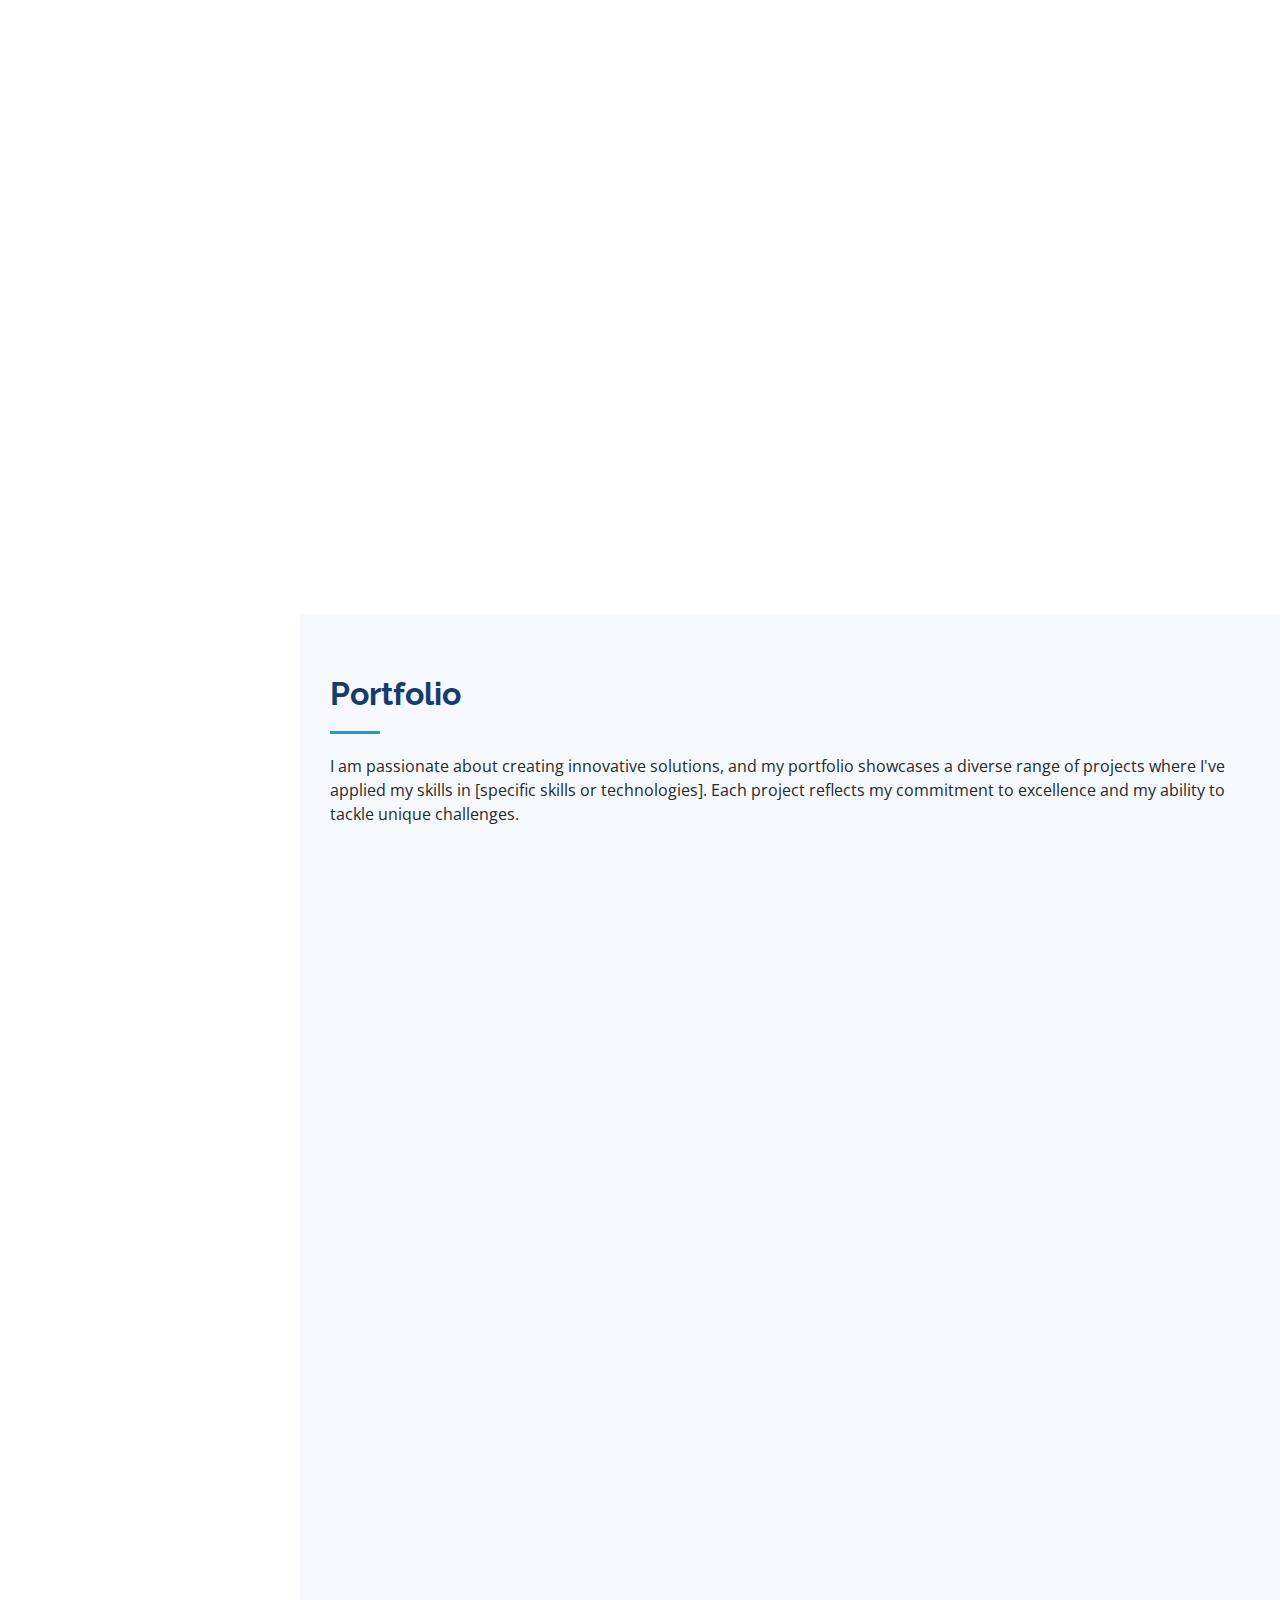
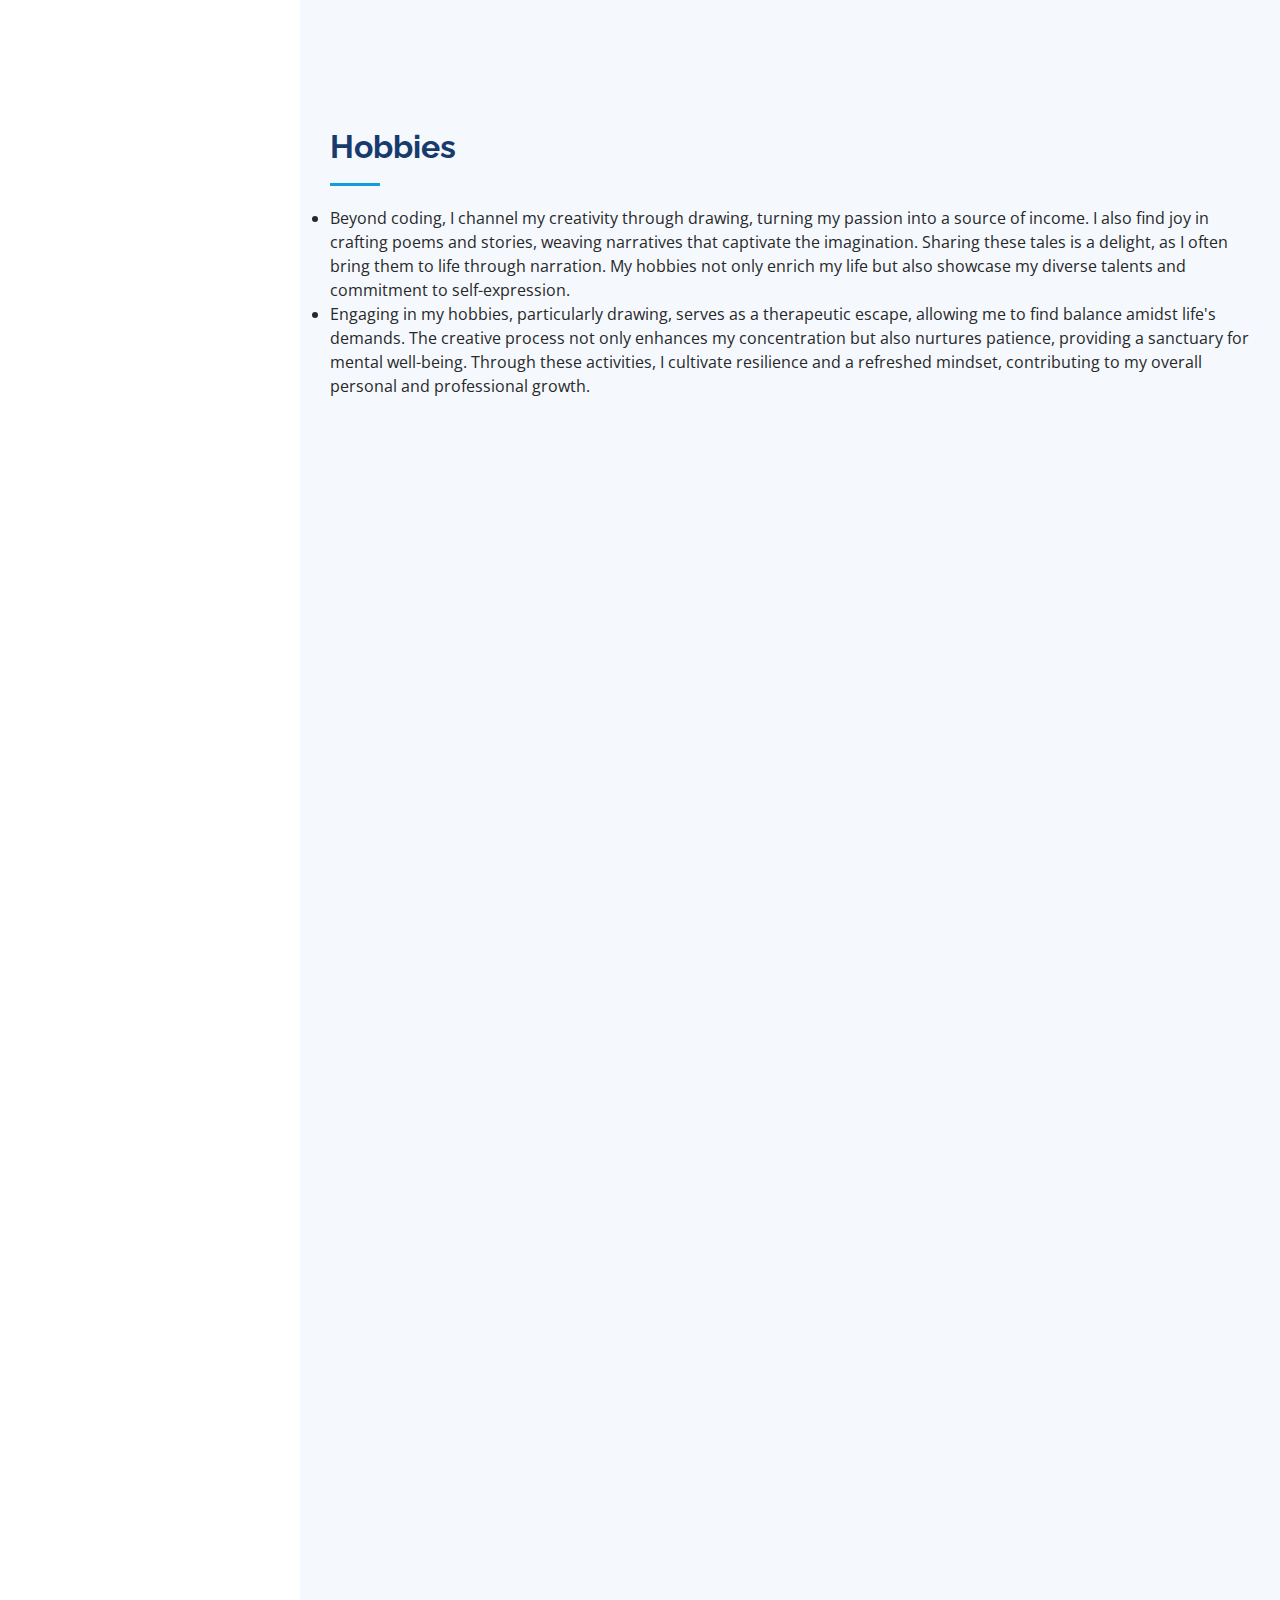
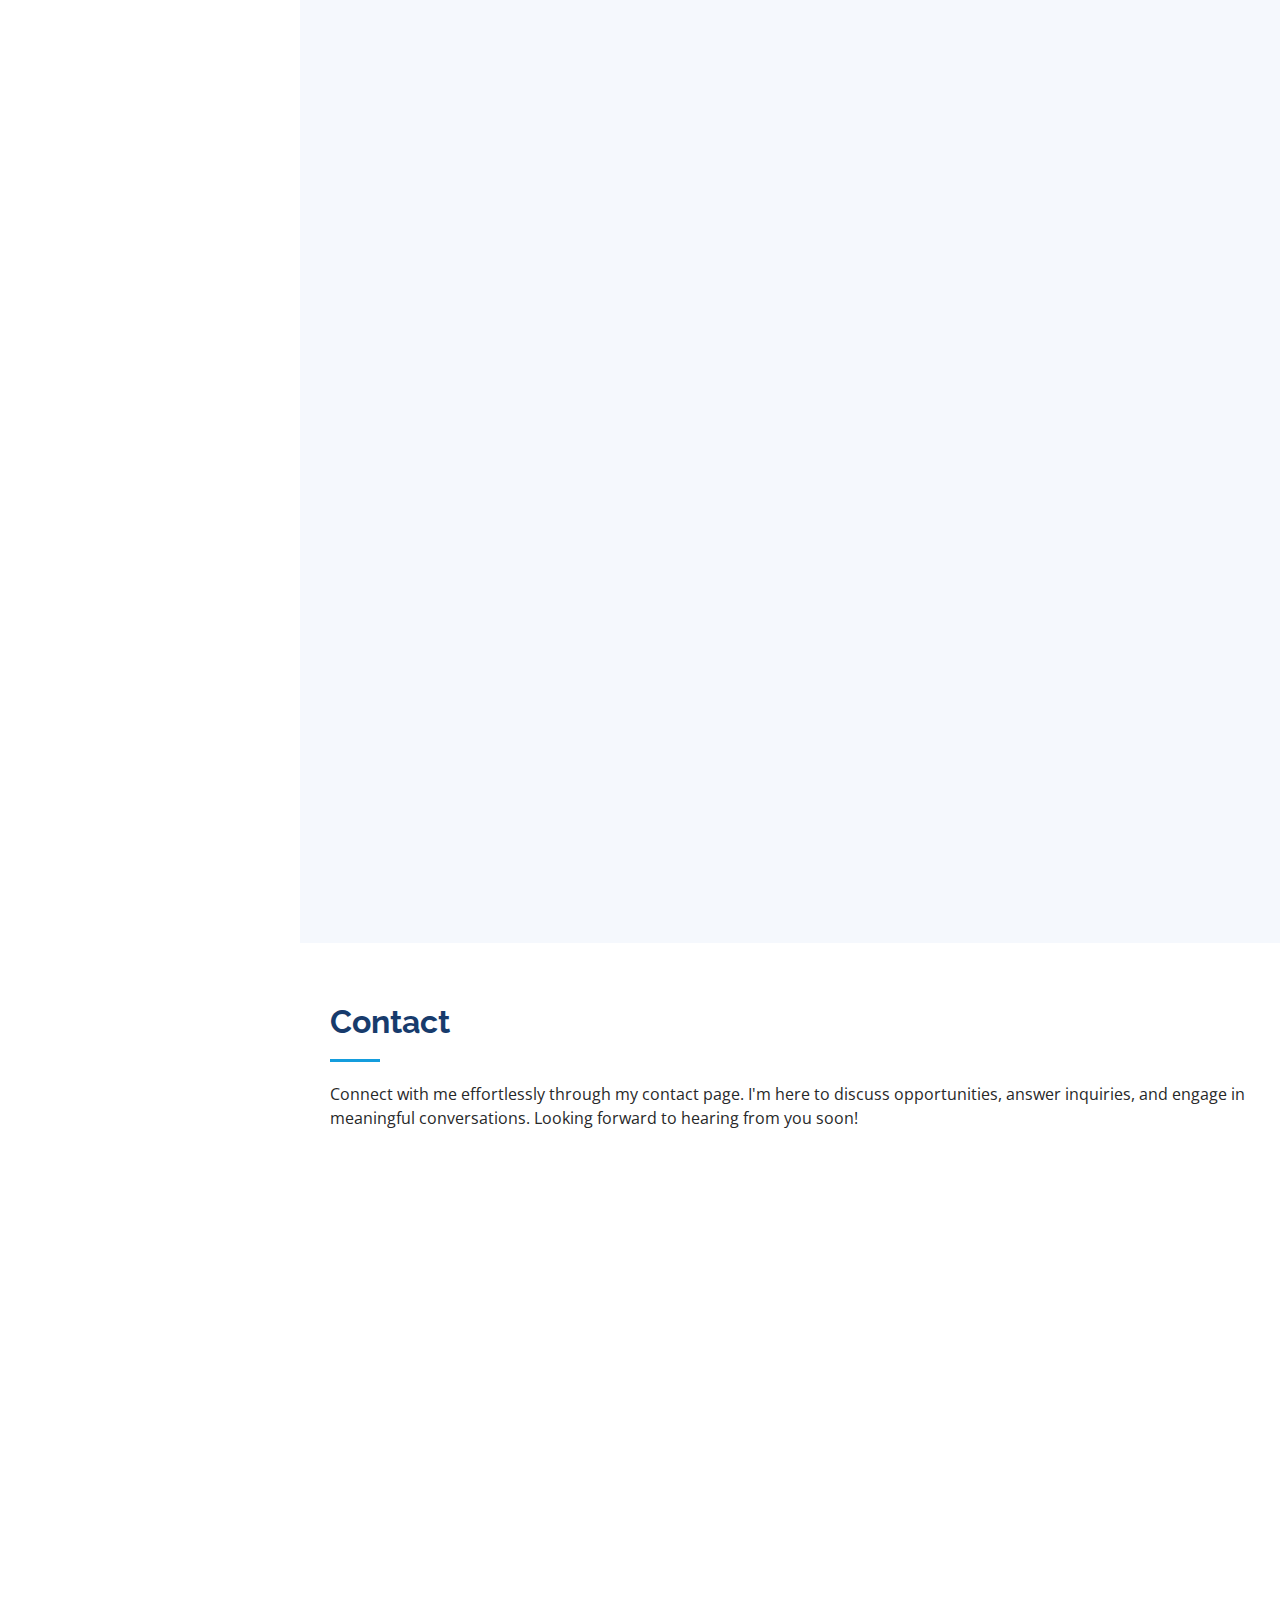
==== commit e25510aa: "first commit" ====
--- a/index.html
+++ b/index.html
@@ -56,7 +56,7 @@
           <li><a href="#about" class="nav-link scrollto"><i class="bx bx-user"></i> <span>About</span></a></li>
           <li><a href="#resume" class="nav-link scrollto"><i class="bx bx-file-blank"></i> <span>Resume</span></a></li>
           <li><a href="#portfolio" class="nav-link scrollto"><i class="bx bx-book-content"></i> <span>Portfolio</span></a></li>
-          <li><a href="#services" class="nav-link scrollto"><i class="bx bx-server"></i> <span>Services</span></a></li>
+          <li><a href="#hobbies" class="nav-link scrollto"><i class="bx bx-server"></i> <span>Hobbies</span></a></li>
           <li><a href="#contact" class="nav-link scrollto"><i class="bx bx-envelope"></i> <span>Contact</span></a></li>
         </ul>
       </nav><!-- .nav-menu -->
@@ -363,7 +363,7 @@
               <img src="assets/img/portfolio/bub1.jpg" class="img-fluid" alt="">
               <div class="portfolio-links">
                 <a href="assets/img/portfolio/bub1.jpg" data-gallery="portfolioGallery" class="portfolio-lightbox" title="Web 3"><i class="bx bx-plus"></i></a>
-                <a href="portfolio-details.html" title="More Details"><i class="bx bx-link"></i></a>
+                <a href="portfolio-details2.html" title="More Details"><i class="bx bx-link"></i></a>
               </div>
             </div>
           </div>
@@ -383,7 +383,7 @@
               <img src="assets/img/portfolio/lan3.jpg" class="img-fluid" alt="">
               <div class="portfolio-links">
                 <a href="assets/img/portfolio/lan3.jpg" data-gallery="portfolioGallery" class="portfolio-lightbox" title="Card 2"><i class="bx bx-plus"></i></a>
-                <a href="portfolio-details.html" title="More Details"><i class="bx bx-link"></i></a>
+                <a href="portfolio-details3.html" title="More Details"><i class="bx bx-link"></i></a>
               </div>
             </div>
           </div>
@@ -393,7 +393,7 @@
               <img src="assets/img/portfolio/tr1.jpg" class="img-fluid" alt="">
               <div class="portfolio-links">
                 <a href="assets/img/portfolio/tr1.jpg" data-gallery="portfolioGallery" class="portfolio-lightbox" title="Web 2"><i class="bx bx-plus"></i></a>
-                <a href="portfolio-details.html" title="More Details"><i class="bx bx-link"></i></a>
+                <a href="portfolio-details4.html" title="More Details"><i class="bx bx-link"></i></a>
               </div>
             </div>
           </div>
@@ -433,7 +433,7 @@
               <img src="assets/img/portfolio/ud.jpg" class="img-fluid" alt="">
               <div class="portfolio-links">
                 <a href="assets/img/portfolio/ud.jpg" data-gallery="portfolioGallery" class="portfolio-lightbox" title="Web 3"><i class="bx bx-plus"></i></a>
-                <a href="portfolio-details.html" title="More Details"><i class="bx bx-link"></i></a>
+                <a href="portfolio-details5.html" title="More Details"><i class="bx bx-link"></i></a>
               </div>
             </div>
           </div>
@@ -453,7 +453,7 @@
     </section><!-- End Portfolio Section -->
 
     <!-- ======= Services Section ======= -->
-    <section id="services" class="services">
+    <!-- <section id="services" class="services">
       <div class="container">
 
         <div class="section-title">
@@ -495,10 +495,10 @@
         </div>
 
       </div>
-    </section>
+    </section> -->
     <!-- End Services Section -->
 
-    <section id="portfolio" class="portfolio section-bg">
+    <section id="hobbies" class="portfolio section-bg">
       <div class="container">
 
         <div class="section-title">
@@ -524,103 +524,228 @@
 
           <div class="col-lg-4 col-md-6 portfolio-item filter-app">
             <div class="portfolio-wrap">
-              <video src="assets/img/portfolio/vid.mp4" class="img-fluid app" ></video>
+              <video src="assets/img/hobbies/narr1.mp4" class="img-fluid app" ></video>
               <img src="assets/img/portfolio/vid.mp4"  class="img-fluid app" alt="">
               <div class="portfolio-links">
-                <a href="assets/img/portfolio/vid.mp4" data-gallery="portfolioGallery" class="portfolio-lightbox" title="App 2"><i class="bx bx-plus"></i></a>
-                <a href="portfolio-details1.html" title="More Details"><i class="bx bx-link"></i></a>
-              </div>
-            </div>
-          </div>
-
+                <a href="assets/img/hobbies/narr1.mp4" data-gallery="portfolioGallery" class="portfolio-lightbox" title="App 2"><i class="bx bx-play"></i></a>
+                <a href="hobbies-det1.html" title="More Details"><i class="bx bx-link"></i></a>
+              </div>
+            </div>
+          </div>
+
+          <div class="col-lg-4 col-md-6 portfolio-item filter-app">
+            <div class="portfolio-wrap">
+              <video src="assets/img/hobbies/narr2.mp4" class="img-fluid app" ></video>
+              <!-- <img src="assets/img/portfolio/vid.mp4"  class="img-fluid app" alt=""> -->
+              <div class="portfolio-links">
+                <a href="assets/img/hobbies/narr2.mp4" data-gallery="portfolioGallery" class="portfolio-lightbox" title="App 2"><i class="bx bx-play"></i></a>
+                <a href="hobbies-det1.html" title="More Details"><i class="bx bx-link"></i></a>
+              </div>
+            </div>
+          </div>
+          <div class="col-lg-4 col-md-6 portfolio-item filter-app">
+            <div class="portfolio-wrap">
+              <video src="assets/img/hobbies/narr3.mp4" class="img-fluid app" ></video>
+              <!-- <img src="assets/img/portfolio/vid.mp4"  class="img-fluid app" alt=""> -->
+              <div class="portfolio-links">
+                <a href="assets/img/hobbies/narr3.mp4" data-gallery="portfolioGallery" class="portfolio-lightbox" title="App 2"><i class="bx bx-play"></i></a>
+                <a href="hobbies-det1.html" title="More Details"><i class="bx bx-link"></i></a>
+              </div>
+            </div>
+          </div>
+          <div class="col-lg-4 col-md-6 portfolio-item filter-app">
+            <div class="portfolio-wrap">
+              <video src="assets/img/hobbies/narr4.mp4" class="img-fluid app" ></video>
+              <!-- <img src="assets/img/portfolio/vid.mp4"  class="img-fluid app" alt=""> -->
+              <div class="portfolio-links">
+                <a href="assets/img/hobbies/narr4.mp4" data-gallery="portfolioGallery" class="portfolio-lightbox" title="App 2"><i class="bx bx-play"></i></a>
+                <a href="hobbies-det1.html" title="More Details"><i class="bx bx-link"></i></a>
+              </div>
+            </div>
+          </div>
+          <div class="col-lg-4 col-md-6 portfolio-item filter-app">
+            <div class="portfolio-wrap">
+              <video src="assets/img/hobbies/narr7.mp4" class="img-fluid app" ></video>
+              <!-- <img src="assets/img/portfolio/vid.mp4"  class="img-fluid app" alt=""> -->
+              <div class="portfolio-links">
+                <a href="assets/img/hobbies/narr4.mp4" data-gallery="portfolioGallery" class="portfolio-lightbox" title="App 2"><i class="bx bx-play"></i></a>
+                <a href="hobbies-det1.html" title="More Details"><i class="bx bx-link"></i></a>
+              </div>
+            </div>
+          </div>
+          <div class="col-lg-4 col-md-6 portfolio-item filter-app">
+            <div class="portfolio-wrap">
+              <video src="assets/img/hobbies/narr6.mp4" class="img-fluid app" ></video>
+              <!-- <img src="assets/img/portfolio/vid.mp4"  class="img-fluid app" alt=""> -->
+              <div class="portfolio-links">
+                <a href="assets/img/hobbies/narr6.mp4" data-gallery="portfolioGallery" class="portfolio-lightbox" title="App 2"><i class="bx bx-play"></i></a>
+                <a href="hobbies-det1.html" title="More Details"><i class="bx bx-link"></i></a>
+              </div>
+            </div>
+          </div>
+          <div class="col-lg-4 col-md-6 portfolio-item filter-app">
+            <div class="portfolio-wrap">
+              <video src="assets/img/hobbies/dra1.mp4" class="img-fluid app" ></video>
+              <!-- <img src="assets/img/portfolio/vid.mp4"  class="img-fluid app" alt=""> -->
+              <div class="portfolio-links">
+                <a href="assets/img/hobbies/dra1.mp4" data-gallery="portfolioGallery" class="portfolio-lightbox" title="App 2"><i class="bx bx-play"></i></a>
+                <a href="hobbies-det1.html" title="More Details"><i class="bx bx-link"></i></a>
+              </div>
+            </div>
+          </div>
+          <div class="col-lg-4 col-md-6 portfolio-item filter-app">
+            <div class="portfolio-wrap">
+              <video src="assets/img/hobbies/dra2.mp4" class="img-fluid app" ></video>
+              <!-- <img src="assets/img/portfolio/vid.mp4"  class="img-fluid app" alt=""> -->
+              <div class="portfolio-links">
+                <a href="assets/img/hobbies/dra2.mp4" data-gallery="portfolioGallery" class="portfolio-lightbox" title="App 2"><i class="bx bx-play"></i></a>
+                <a href="hobbies-det1.html" title="More Details"><i class="bx bx-link"></i></a>
+              </div>
+            </div>
+          </div>
+          <div class="col-lg-4 col-md-6 portfolio-item filter-app">
+            <div class="portfolio-wrap">
+              <video src="assets/img/hobbies/dra3.mp4" class="img-fluid app" ></video>
+              <!-- <img src="assets/img/portfolio/vid.mp4"  class="img-fluid app" alt=""> -->
+              <div class="portfolio-links">
+                <a href="assets/img/hobbies/dra3.mp4" data-gallery="portfolioGallery" class="portfolio-lightbox" title="App 2"><i class="bx bx-play"></i></a>
+                <a href="hobbies-det1.html" title="More Details"><i class="bx bx-link"></i></a>
+              </div>
+            </div>
+          </div>
+
+          <!-- <div class="col-lg-4 col-md-6 portfolio-item filter-app">
+            <div class="portfolio-wrap">
+              <img src="assets/img/portfolio/lan.jpg" class="img-fluid" alt="">
+              <div class="portfolio-links">
+                <a href="assets/img/portfolio/lan.jpg" data-gallery="portfolioGallery" class="portfolio-lightbox" title="App 2"><i class="bx bx-plus"></i></a>
+                <a href="portfolio-details.html" title="More Details"><i class="bx bx-link"></i></a>
+              </div>
+            </div>
+          </div> -->
+
+          <div class="col-lg-4 col-md-6 portfolio-item filter-card">
+            <div class="portfolio-wrap">
+              <img src="assets/img/hobbies/dr1.jpg" class="img-fluid" alt="">
+              <div class="portfolio-links">
+                <a href="assets/img/hobbies/dr1.jpg" data-gallery="portfolioGallery" class="portfolio-lightbox" title="Card 2"><i class="bx bx-plus"></i></a>
+                <a href="portfolio-details.html" title="More Details"><i class="bx bx-link"></i></a>
+              </div>
+            </div>
+          </div>
+          <div class="col-lg-4 col-md-6 portfolio-item filter-card">
+            <div class="portfolio-wrap">
+              <img src="assets/img/hobbies/dr2.jpg" class="img-fluid" alt="">
+              <div class="portfolio-links">
+                <a href="assets/img/hobbies/dr2.jpg" data-gallery="portfolioGallery" class="portfolio-lightbox" title="Card 2"><i class="bx bx-plus"></i></a>
+                <a href="portfolio-details.html" title="More Details"><i class="bx bx-link"></i></a>
+              </div>
+            </div>
+          </div>
+          <div class="col-lg-4 col-md-6 portfolio-item filter-card">
+            <div class="portfolio-wrap">
+              <img src="assets/img/hobbies/dr3.jpg" class="img-fluid" alt="">
+              <div class="portfolio-links">
+                <a href="assets/img/hobbies/dr3.jpg" data-gallery="portfolioGallery" class="portfolio-lightbox" title="Card 2"><i class="bx bx-plus"></i></a>
+                <a href="portfolio-details.html" title="More Details"><i class="bx bx-link"></i></a>
+              </div>
+            </div>
+          </div>
+          <div class="col-lg-4 col-md-6 portfolio-item filter-card">
+            <div class="portfolio-wrap">
+              <img src="assets/img/hobbies/dr4.jpg" class="img-fluid" alt="">
+              <div class="portfolio-links">
+                <a href="assets/img/hobbies/dr4.jpg" data-gallery="portfolioGallery" class="portfolio-lightbox" title="Card 2"><i class="bx bx-plus"></i></a>
+                <a href="portfolio-details.html" title="More Details"><i class="bx bx-link"></i></a>
+              </div>
+            </div>
+          </div>
+          <div class="col-lg-4 col-md-6 portfolio-item filter-card">
+            <div class="portfolio-wrap">
+              <img src="assets/img/hobbies/dr5.jpg" class="img-fluid" alt="">
+              <div class="portfolio-links">
+                <a href="assets/img/hobbies/dr5.jpg" data-gallery="portfolioGallery" class="portfolio-lightbox" title="Card 2"><i class="bx bx-plus"></i></a>
+                <a href="portfolio-details.html" title="More Details"><i class="bx bx-link"></i></a>
+              </div>
+            </div>
+          </div>
+          <div class="col-lg-4 col-md-6 portfolio-item filter-card">
+            <div class="portfolio-wrap">
+              <img src="assets/img/hobbies/dr6.jpg" class="img-fluid" alt="">
+              <div class="portfolio-links">
+                <a href="assets/img/hobbies/dr6.jpg" data-gallery="portfolioGallery" class="portfolio-lightbox" title="Card 2"><i class="bx bx-plus"></i></a>
+                <a href="portfolio-details.html" title="More Details"><i class="bx bx-link"></i></a>
+              </div>
+            </div>
+          </div>
+          <div class="col-lg-4 col-md-6 portfolio-item filter-card">
+            <div class="portfolio-wrap">
+              <img src="assets/img/hobbies/dr7.jpg" class="img-fluid" alt="">
+              <div class="portfolio-links">
+                <a href="assets/img/hobbies/dr7.jpg" data-gallery="portfolioGallery" class="portfolio-lightbox" title="Card 2"><i class="bx bx-plus"></i></a>
+                <a href="portfolio-details.html" title="More Details"><i class="bx bx-link"></i></a>
+              </div>
+            </div>
+          </div>
+
+          <!-- <div class="col-lg-4 col-md-6 portfolio-item filter-web">
+            <div class="portfolio-wrap">
+              <img src="assets/img/portfolio/tr1.jpg" class="img-fluid" alt="">
+              <div class="portfolio-links">
+                <a href="assets/img/portfolio/tr1.jpg" data-gallery="portfolioGallery" class="portfolio-lightbox" title="Web 2"><i class="bx bx-plus"></i></a>
+                <a href="portfolio-details.html" title="More Details"><i class="bx bx-link"></i></a>
+              </div>
+            </div>
+          </div> -->
+
+          <!-- <div class="col-lg-4 col-md-6 portfolio-item filter-app">
+            <div class="portfolio-wrap">
+              <img src="assets/img/portfolio/portfolio-6.jpg" class="img-fluid" alt="">
+              <div class="portfolio-links">
+                <a href="assets/img/portfolio/portfolio-6.jpg" data-gallery="portfolioGallery" class="portfolio-lightbox" title="App 3"><i class="bx bx-plus"></i></a>
+                <a href="portfolio-details.html" title="More Details"><i class="bx bx-link"></i></a>
+              </div>
+            </div>
+          </div> -->
+
+          <!-- <div class="col-lg-4 col-md-6 portfolio-item filter-card">
+            <div class="portfolio-wrap">
+              <img src="assets/img/portfolio/portfolio-7.jpg" class="img-fluid" alt="">
+              <div class="portfolio-links">
+                <a href="assets/img/portfolio/portfolio-7.jpg" data-gallery="portfolioGallery" class="portfolio-lightbox" title="Card 1"><i class="bx bx-plus"></i></a>
+                <a href="portfolio-details.html" title="More Details"><i class="bx bx-link"></i></a>
+              </div>
+            </div>
+          </div> -->
+
+          <!-- <div class="col-lg-4 col-md-6 portfolio-item filter-card">
+            <div class="portfolio-wrap">
+              <img src="assets/img/portfolio/ud.jpg" class="img-fluid" alt="">
+              <div class="portfolio-links">
+                <a href="assets/img/portfolio/ud.jpg" data-gallery="portfolioGallery" class="portfolio-lightbox" title="Card 3"><i class="bx bx-plus"></i></a>
+                <a href="portfolio-details.html" title="More Details"><i class="bx bx-link"></i></a>
+              </div>
+            </div>
+          </div> -->
+
+          <!-- <div class="col-lg-4 col-md-6 portfolio-item filter-web">
+            <div class="portfolio-wrap">
+              <img src="assets/img/portfolio/ud.jpg" class="img-fluid" alt="">
+              <div class="portfolio-links">
+                <a href="assets/img/portfolio/ud.jpg" data-gallery="portfolioGallery" class="portfolio-lightbox" title="Web 3"><i class="bx bx-plus"></i></a>
+                <a href="portfolio-details.html" title="More Details"><i class="bx bx-link"></i></a>
+              </div>
+            </div>
+          </div>
           <div class="col-lg-4 col-md-6 portfolio-item filter-web">
             <div class="portfolio-wrap">
-              <img src="assets/img/portfolio/bub1.jpg" class="img-fluid" alt="">
-              <div class="portfolio-links">
-                <a href="assets/img/portfolio/bub1.jpg" data-gallery="portfolioGallery" class="portfolio-lightbox" title="Web 3"><i class="bx bx-plus"></i></a>
-                <a href="portfolio-details.html" title="More Details"><i class="bx bx-link"></i></a>
-              </div>
-            </div>
-          </div>
-
-          <!-- <div class="col-lg-4 col-md-6 portfolio-item filter-app">
-            <div class="portfolio-wrap">
-              <img src="assets/img/portfolio/lan.jpg" class="img-fluid" alt="">
-              <div class="portfolio-links">
-                <a href="assets/img/portfolio/lan.jpg" data-gallery="portfolioGallery" class="portfolio-lightbox" title="App 2"><i class="bx bx-plus"></i></a>
+              <img src="assets/img/portfolio/edu1.jpg" class="img-fluid" alt="">
+              <div class="portfolio-links">
+                <a href="assets/img/portfolio/edu1.jpg" data-gallery="portfolioGallery" class="portfolio-lightbox" title="Web 4"><i class="bx bx-plus"></i></a>
                 <a href="portfolio-details.html" title="More Details"><i class="bx bx-link"></i></a>
               </div>
             </div>
           </div> -->
-
-          <div class="col-lg-4 col-md-6 portfolio-item filter-card">
-            <div class="portfolio-wrap">
-              <img src="assets/img/portfolio/lan3.jpg" class="img-fluid" alt="">
-              <div class="portfolio-links">
-                <a href="assets/img/portfolio/lan3.jpg" data-gallery="portfolioGallery" class="portfolio-lightbox" title="Card 2"><i class="bx bx-plus"></i></a>
-                <a href="portfolio-details.html" title="More Details"><i class="bx bx-link"></i></a>
-              </div>
-            </div>
-          </div>
-
-          <div class="col-lg-4 col-md-6 portfolio-item filter-web">
-            <div class="portfolio-wrap">
-              <img src="assets/img/portfolio/tr1.jpg" class="img-fluid" alt="">
-              <div class="portfolio-links">
-                <a href="assets/img/portfolio/tr1.jpg" data-gallery="portfolioGallery" class="portfolio-lightbox" title="Web 2"><i class="bx bx-plus"></i></a>
-                <a href="portfolio-details.html" title="More Details"><i class="bx bx-link"></i></a>
-              </div>
-            </div>
-          </div>
-
-          <!-- <div class="col-lg-4 col-md-6 portfolio-item filter-app">
-            <div class="portfolio-wrap">
-              <img src="assets/img/portfolio/portfolio-6.jpg" class="img-fluid" alt="">
-              <div class="portfolio-links">
-                <a href="assets/img/portfolio/portfolio-6.jpg" data-gallery="portfolioGallery" class="portfolio-lightbox" title="App 3"><i class="bx bx-plus"></i></a>
-                <a href="portfolio-details.html" title="More Details"><i class="bx bx-link"></i></a>
-              </div>
-            </div>
-          </div> -->
-
-          <!-- <div class="col-lg-4 col-md-6 portfolio-item filter-card">
-            <div class="portfolio-wrap">
-              <img src="assets/img/portfolio/portfolio-7.jpg" class="img-fluid" alt="">
-              <div class="portfolio-links">
-                <a href="assets/img/portfolio/portfolio-7.jpg" data-gallery="portfolioGallery" class="portfolio-lightbox" title="Card 1"><i class="bx bx-plus"></i></a>
-                <a href="portfolio-details.html" title="More Details"><i class="bx bx-link"></i></a>
-              </div>
-            </div>
-          </div> -->
-
-          <!-- <div class="col-lg-4 col-md-6 portfolio-item filter-card">
-            <div class="portfolio-wrap">
-              <img src="assets/img/portfolio/ud.jpg" class="img-fluid" alt="">
-              <div class="portfolio-links">
-                <a href="assets/img/portfolio/ud.jpg" data-gallery="portfolioGallery" class="portfolio-lightbox" title="Card 3"><i class="bx bx-plus"></i></a>
-                <a href="portfolio-details.html" title="More Details"><i class="bx bx-link"></i></a>
-              </div>
-            </div>
-          </div> -->
-
-          <div class="col-lg-4 col-md-6 portfolio-item filter-web">
-            <div class="portfolio-wrap">
-              <img src="assets/img/portfolio/ud.jpg" class="img-fluid" alt="">
-              <div class="portfolio-links">
-                <a href="assets/img/portfolio/ud.jpg" data-gallery="portfolioGallery" class="portfolio-lightbox" title="Web 3"><i class="bx bx-plus"></i></a>
-                <a href="portfolio-details.html" title="More Details"><i class="bx bx-link"></i></a>
-              </div>
-            </div>
-          </div>
-          <div class="col-lg-4 col-md-6 portfolio-item filter-web">
-            <div class="portfolio-wrap">
-              <img src="assets/img/portfolio/edu1.jpg" class="img-fluid" alt="">
-              <div class="portfolio-links">
-                <a href="assets/img/portfolio/edu1.jpg" data-gallery="portfolioGallery" class="portfolio-lightbox" title="Web 4"><i class="bx bx-plus"></i></a>
-                <a href="portfolio-details.html" title="More Details"><i class="bx bx-link"></i></a>
-              </div>
-            </div>
-          </div>
 
         </div>
 
--- a/assets/css/style.css
+++ b/assets/css/style.css
@@ -73,6 +73,7 @@
     padding: 0 15px;
     background: #040b14;
     overflow-y: auto;
+    
   }
   
   #header .profile img {
@@ -524,6 +525,7 @@
   --------------------------------------------------------------*/
   .portfolio .portfolio-item {
     margin-bottom: 30px;
+    
   }
   
   .portfolio #portfolio-flters {
@@ -634,6 +636,7 @@
   --------------------------------------------------------------*/
   .portfolio-details {
     padding-top: 40px;
+    
   }
   
   .portfolio-details .portfolio-details-slider img {
@@ -643,8 +646,17 @@
   .portfolio-details .portfolio-details-slider .swiper-pagination {
     margin-top: 20px;
     position: relative;
-  }
-  
+    
+  }
+  .swiper{
+    width: 400px;
+  }
+  
+  .swiper-slide .and {
+    /* border:  4px solid red; */
+    width: 40px;
+    height: 450px;
+  }
   .portfolio-details .portfolio-details-slider .swiper-pagination .swiper-pagination-bullet {
     width: 12px;
     height: 12px;
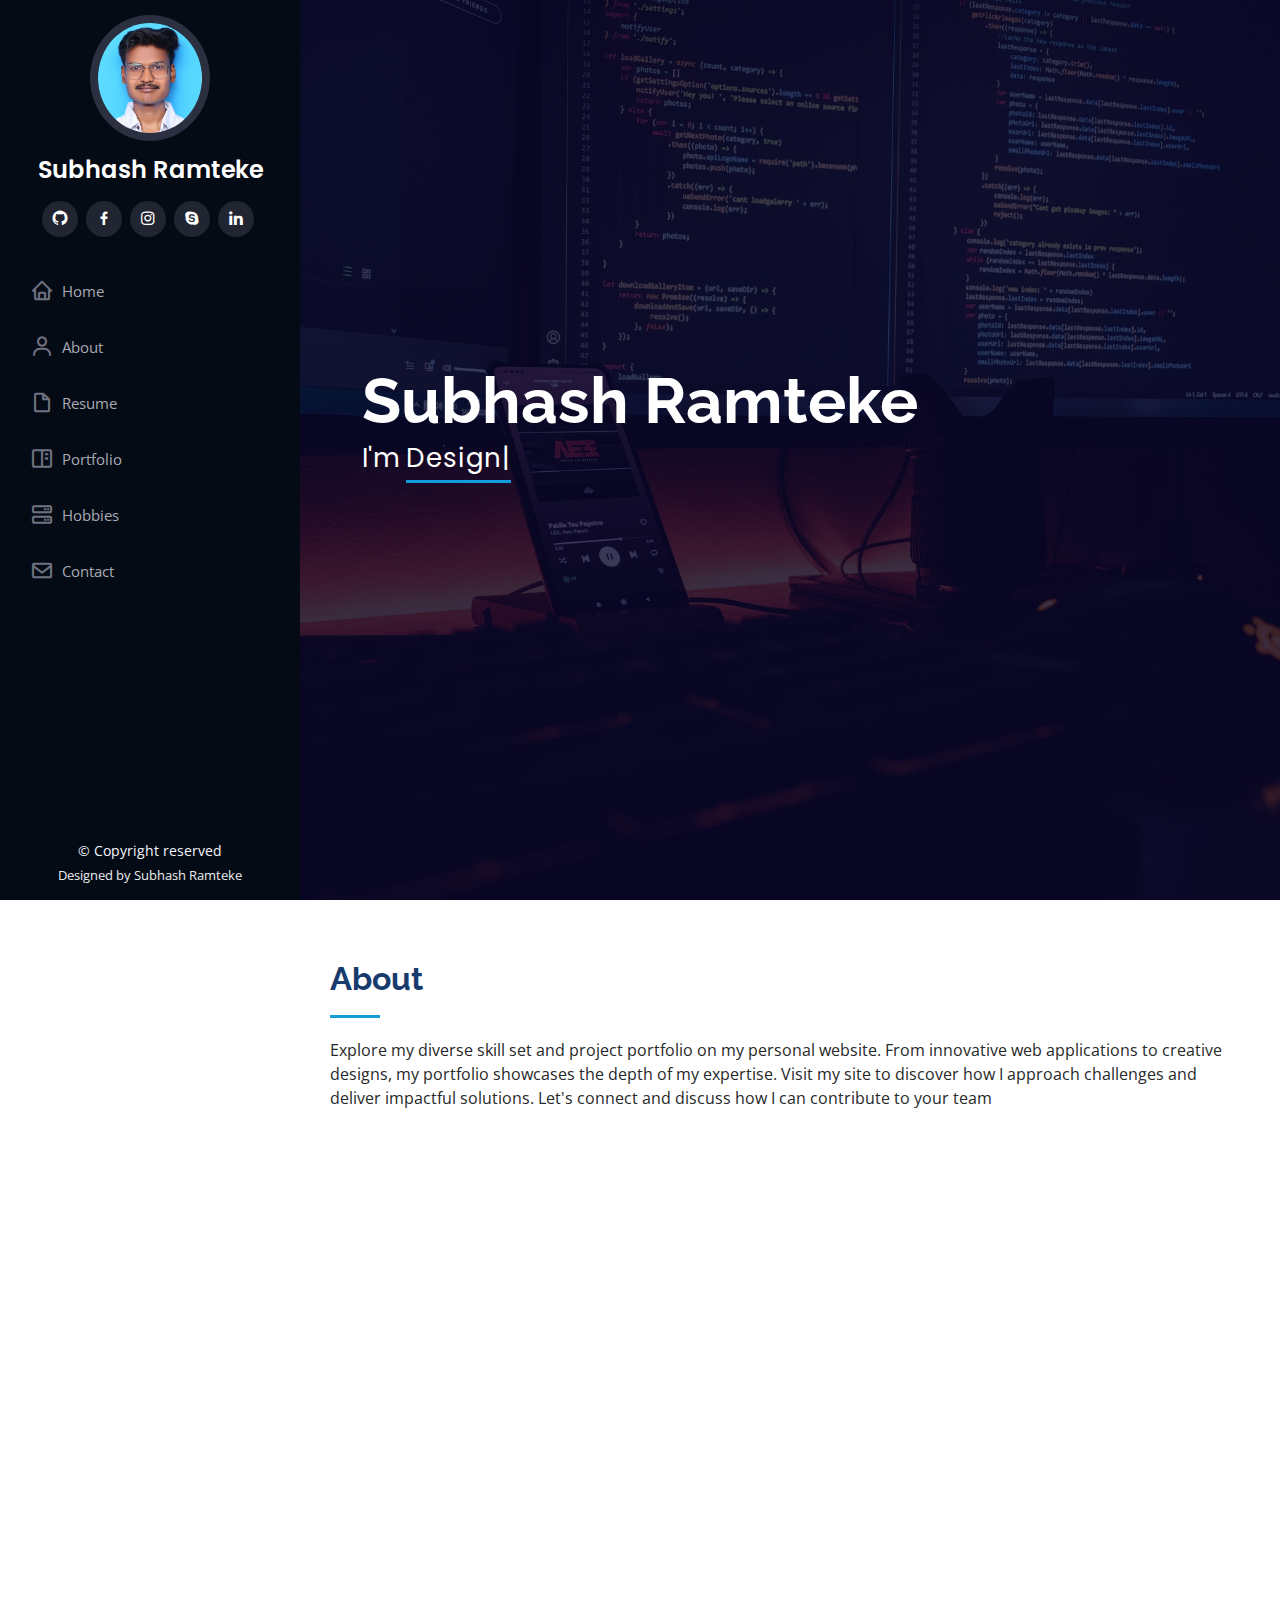
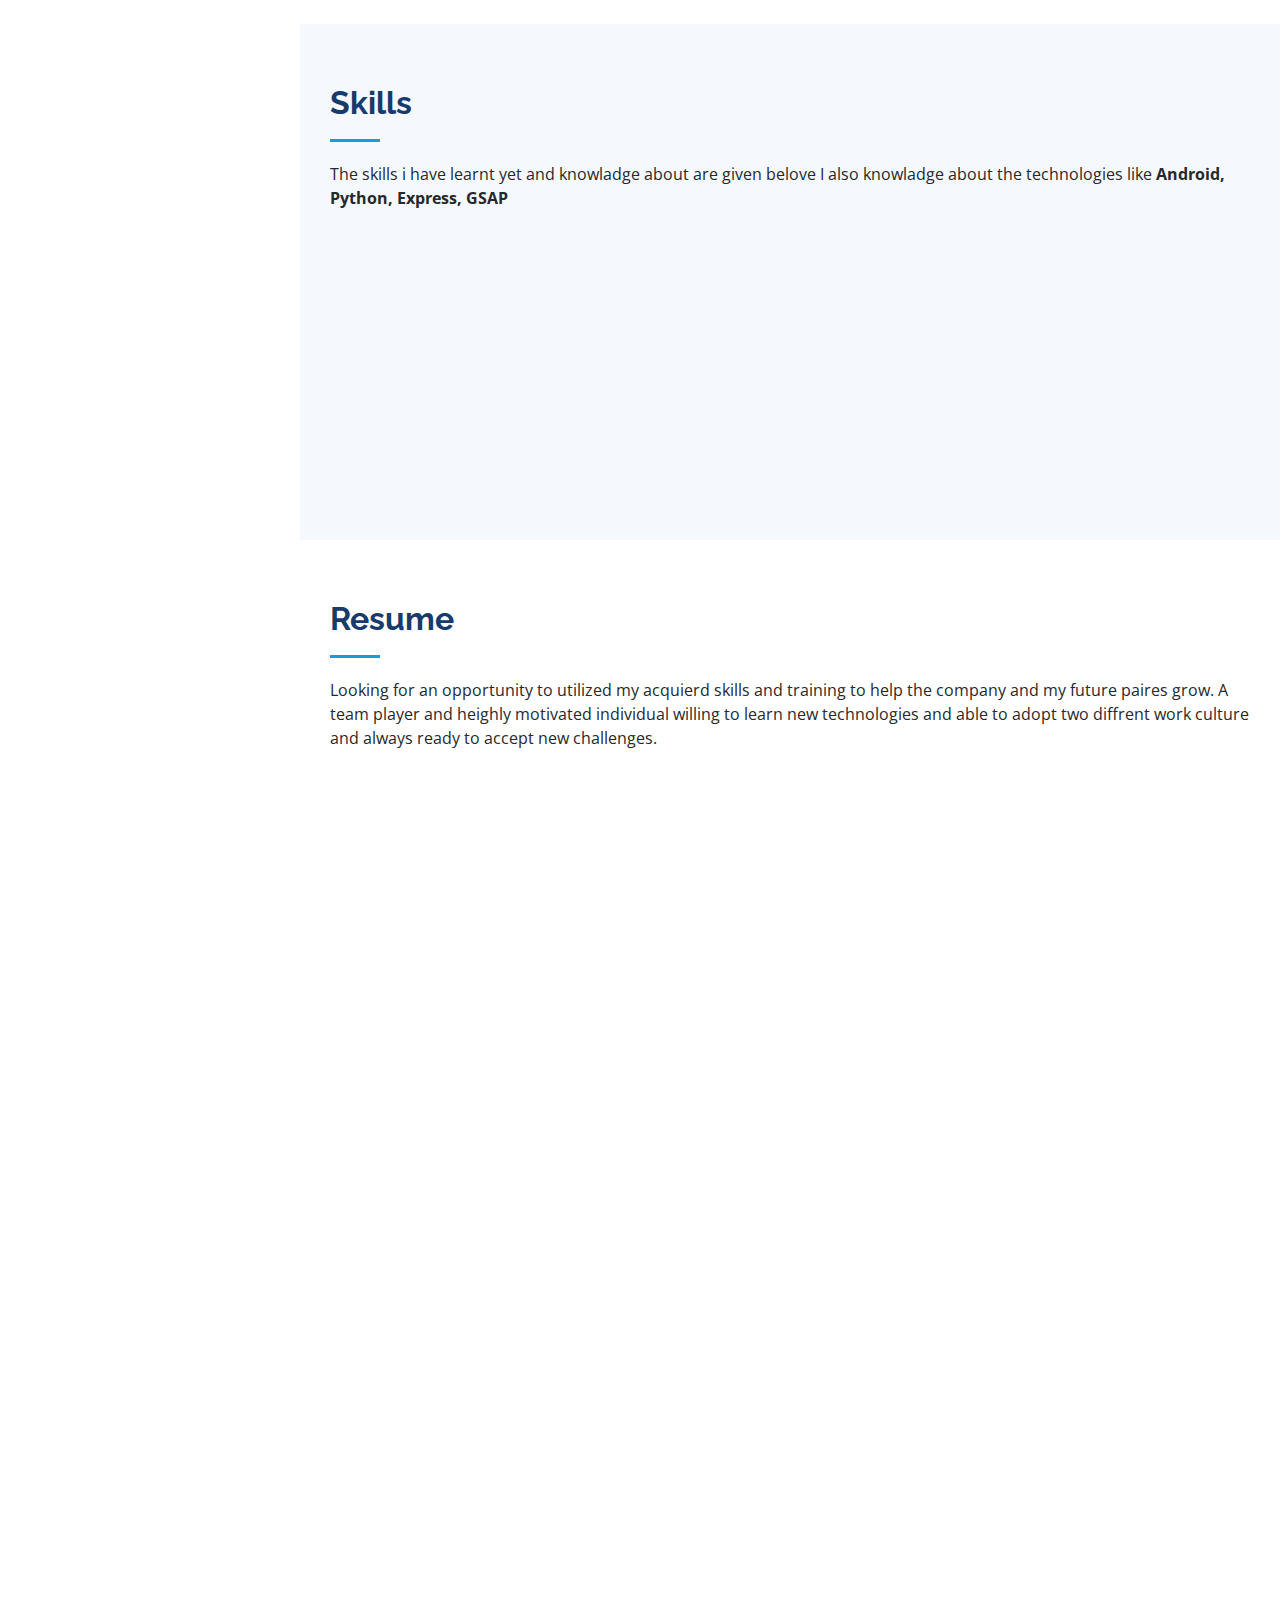
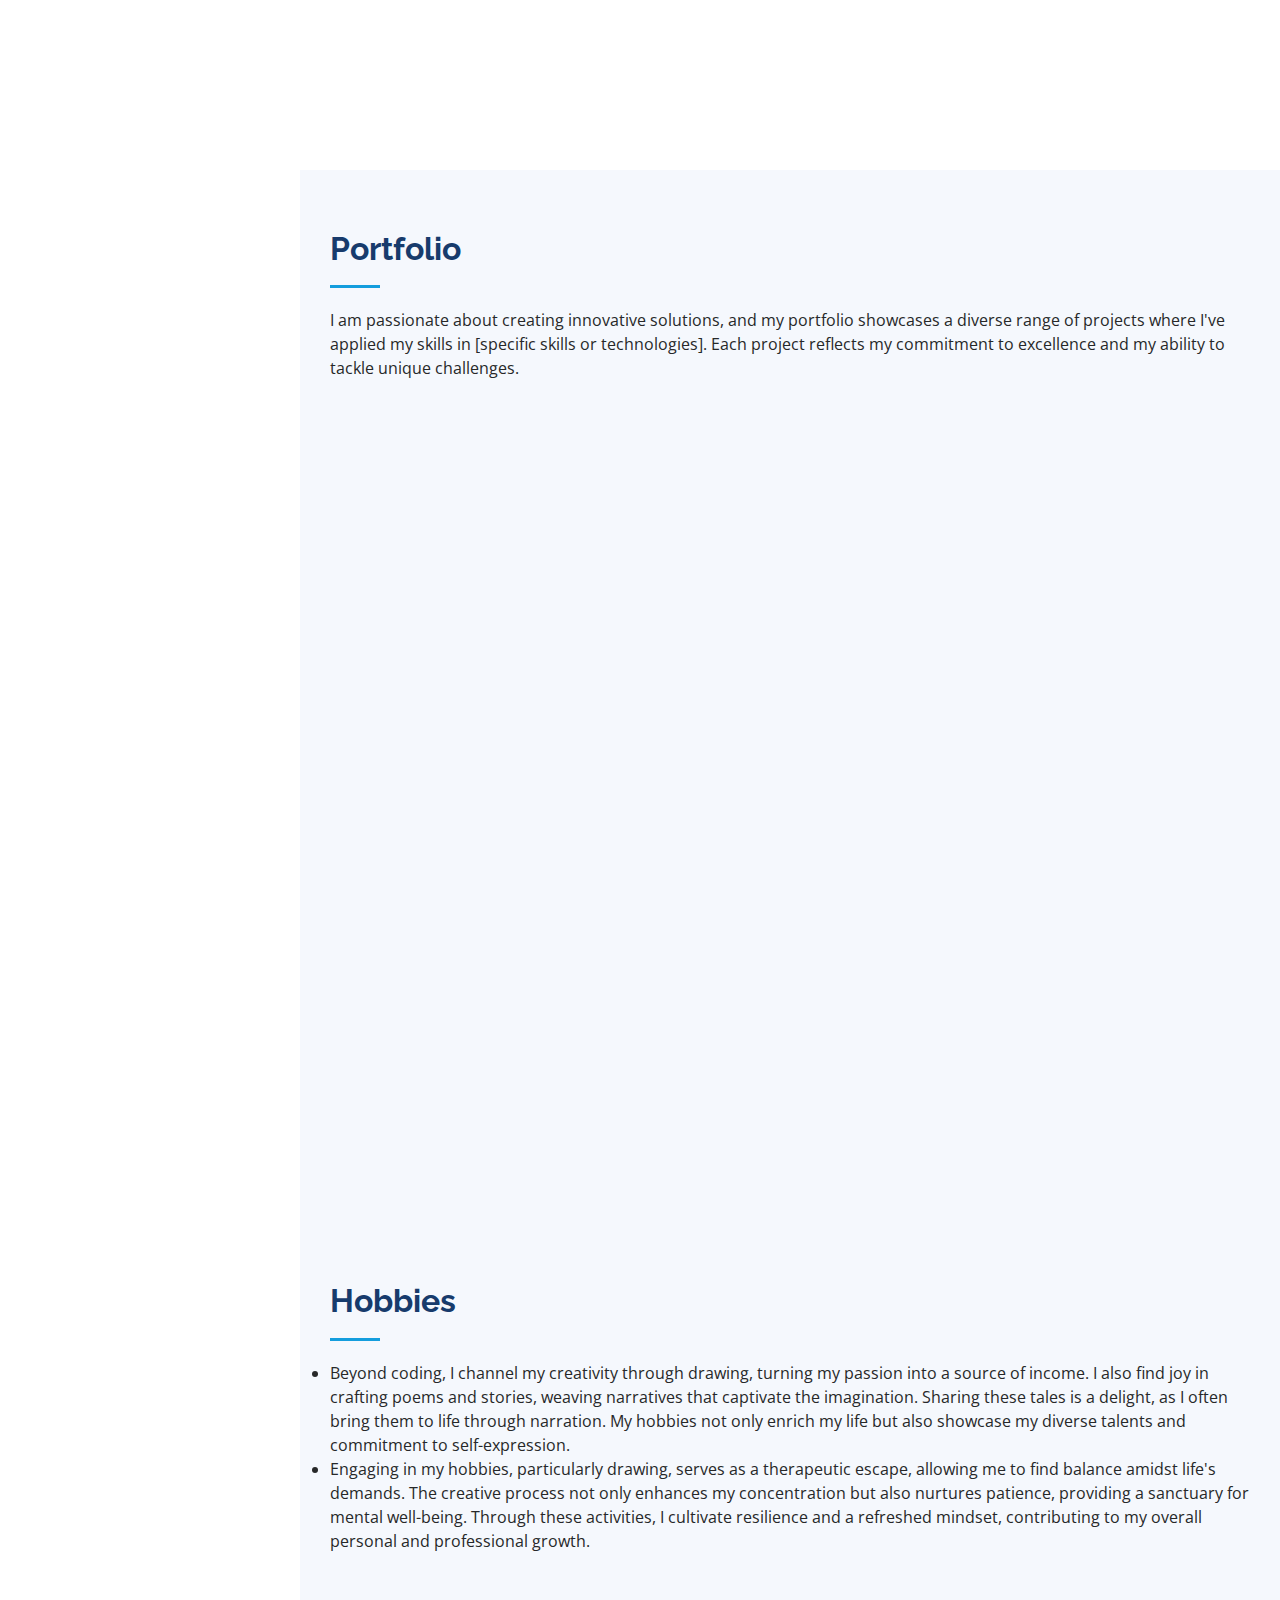
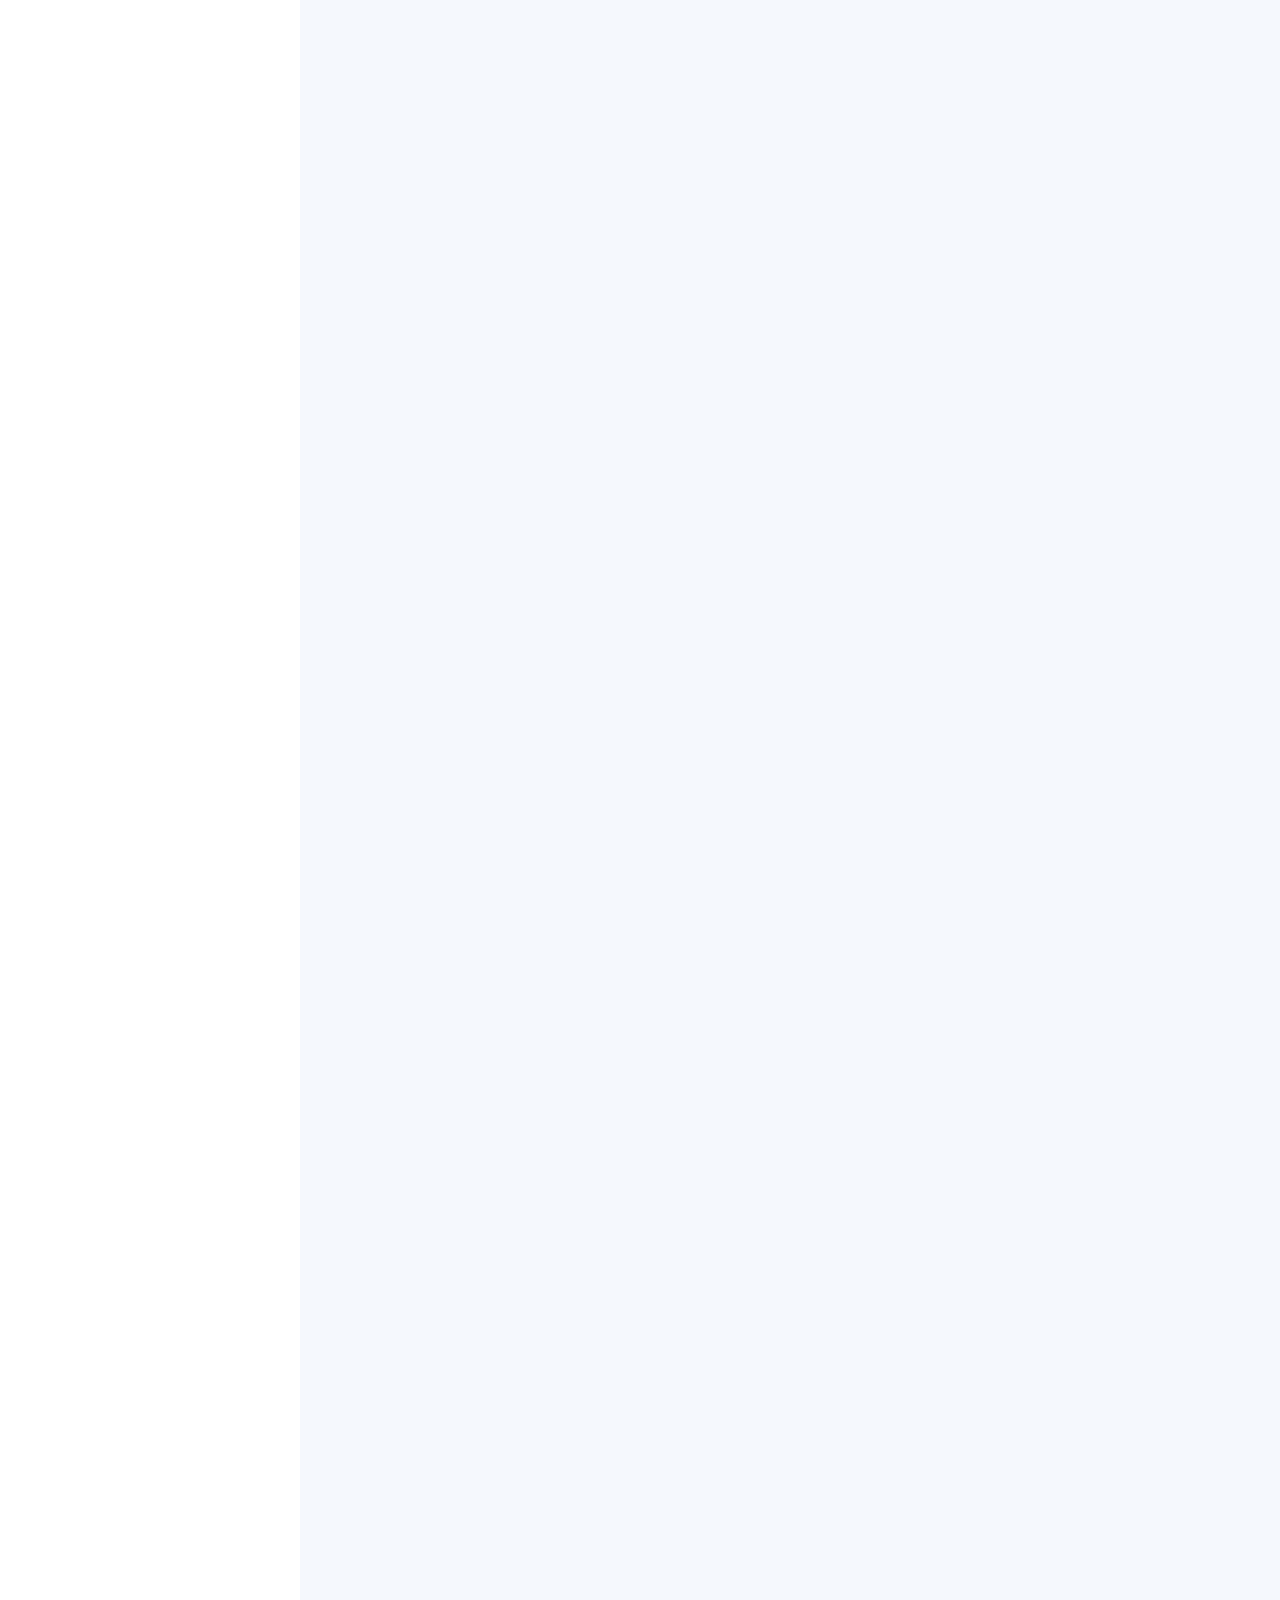
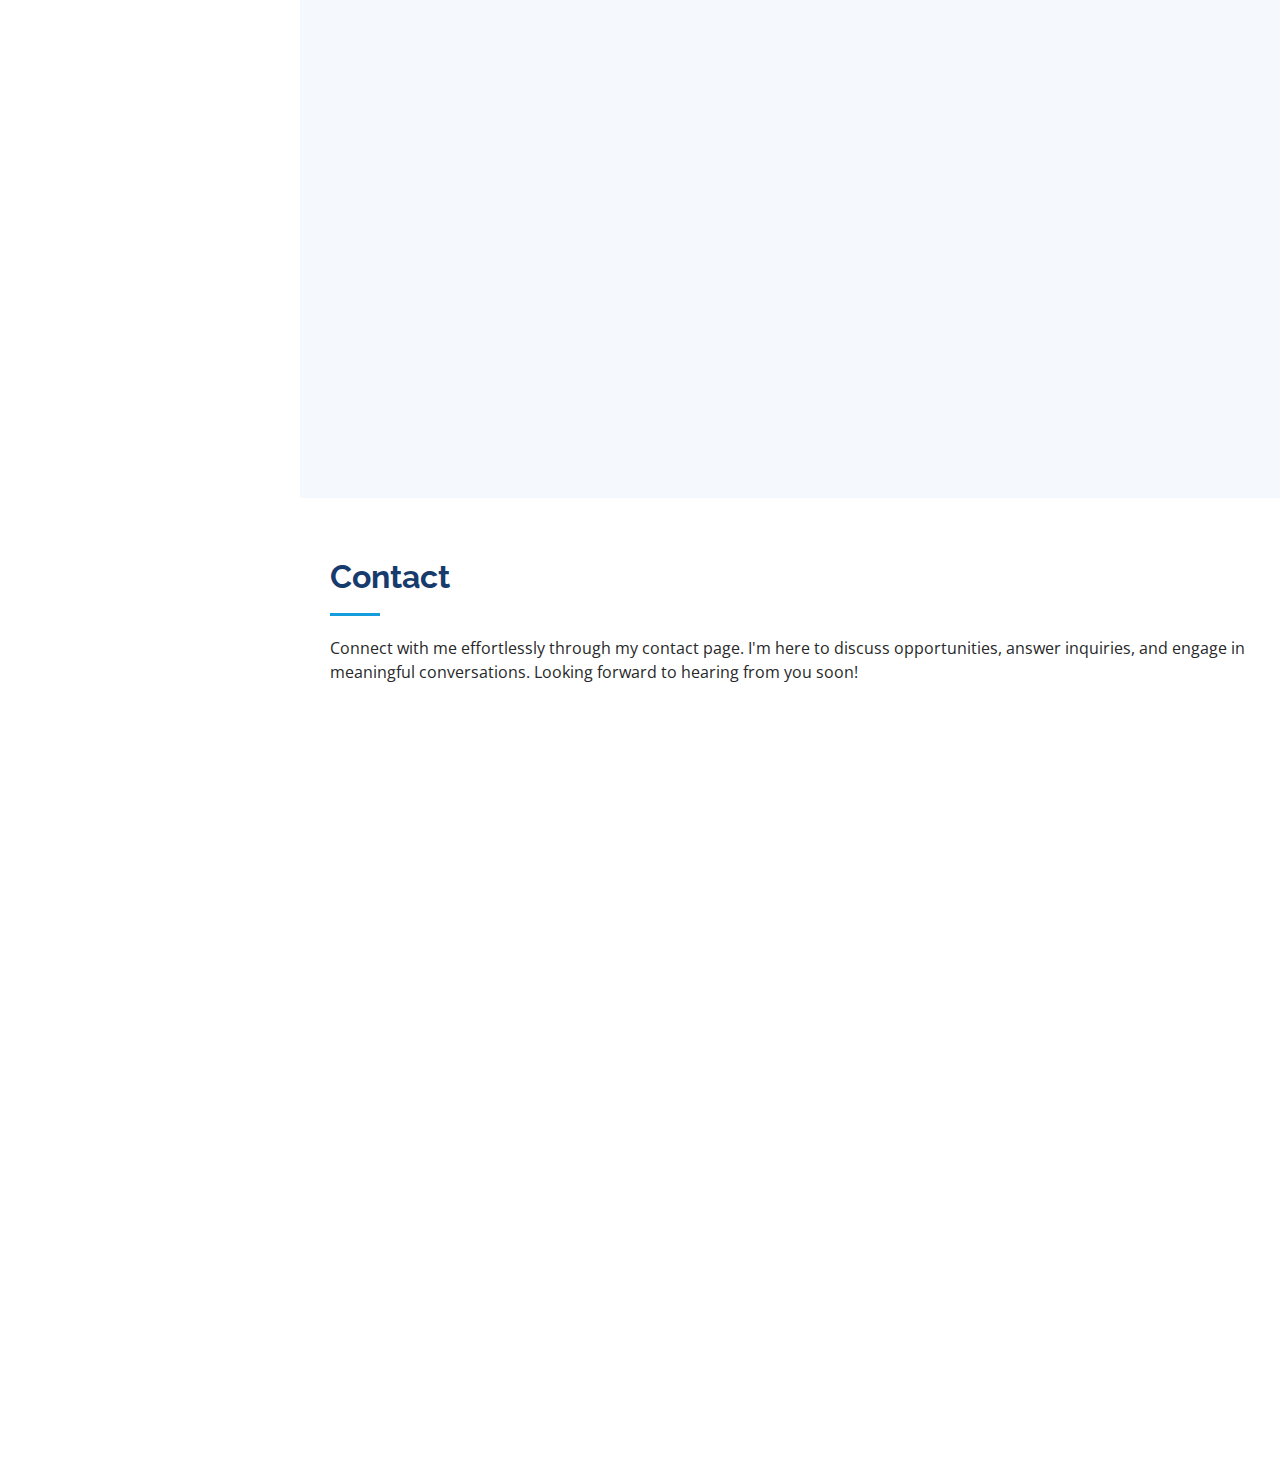
==== commit b0ba7f63: ""Hero image added "" ====
--- a/index.html
+++ b/index.html
@@ -42,7 +42,7 @@
         <img src="assets/img/profile-img.jpg" alt="" class="img-fluid rounded-circle">
         <h1 class="text-light"><a href="index.html">Subhash Ramteke</a></h1>
         <div class="social-links mt-3 text-center">
-          <a href="#" class="twitter"><i class="bx bxl-twitter"></i></a>
+          <a href="https://www.github.com/subhash-codes" target="_blank" class="twitter"><i class="bx bxl-github"></i></a>
           <a href="https://hi-in.facebook.com/subhash.ramteke.357" target="_blank" class="facebook"><i class="bx bxl-facebook"></i></a>
           <a href="https://www.instagram.com/ramteke_subhash1" target="_blank" class="instagram"><i class="bx bxl-instagram"></i></a>
           <a href="#" class="google-plus"><i class="bx bxl-skype"></i></a>
@@ -95,7 +95,7 @@
               <div class="col-lg-6">
                 <ul>
                   <li><i class="bi bi-chevron-right"></i> <strong>Birthday:</strong> <span>17 December 2001</span></li>
-                  <li><i class="bi bi-chevron-right"></i> <strong>Website:</strong> <span>www.instagram.com/ramteke_subhash1</span></li>
+                  <li><i class="bi bi-chevron-right"></i> <strong>Website:</strong> <span>https://www.github.com/subhash-codes</span></li>
                   <li><i class="bi bi-chevron-right"></i> <strong>Phone:</strong> <span>(+91) 9325907602</span></li>
                   <li><i class="bi bi-chevron-right"></i> <strong>City:</strong> <span>Wagholi Pune</span></li>
                 </ul>
@@ -104,7 +104,7 @@
                 <ul>
                   <li><i class="bi bi-chevron-right"></i> <strong>Age:</strong> <span>23</span></li>
                   <li><i class="bi bi-chevron-right"></i> <strong>Degree:</strong> <span>B.Tech</span></li>
-                  <li><i class="bi bi-chevron-right"></i> <strong>PhEmailone:</strong> <span>subhashramteke111@gmail.com</span></li>
+                  <li><i class="bi bi-chevron-right"></i> <strong>Email:</strong> <span>subhashramteke111@gmail.com</span></li>
                   <li><i class="bi bi-chevron-right"></i> <strong>Freelance:</strong> <span>Available</span></li>
                 </ul>
               </div>
@@ -119,7 +119,7 @@
     </section><!-- End About Section -->
 
     <!-- ======= Facts Section ======= -->
-    <section id="facts" class="facts">
+    <!-- <section id="facts" class="facts">
       <div class="container">
 
         <div class="section-title">
@@ -164,7 +164,7 @@
         </div>
 
       </div>
-    </section><!-- End Facts Section -->
+    </section>End Facts Section -->
 
     <!-- ======= Skills Section ======= -->
     <section id="skills" class="skills section-bg">
@@ -250,7 +250,7 @@
 
         <div class="section-title">
           <h2>Resume</h2>
-          <p>Looking for an opportunity to utilized my acqyired skills and training to help the company and my future paires grow. A team player and heighly motivated individual willing to learn new technologies and able to adopt two diffrent work culture and always ready to accept new challenges.</p>
+          <p>Looking for an opportunity to utilized my acquierd skills and training to help the company and my future paires grow. A team player and heighly motivated individual willing to learn new technologies and able to adopt two diffrent work culture and always ready to accept new challenges.</p>
         </div>
 
         <div class="row">
--- a/assets/css/style.css
+++ b/assets/css/style.css
@@ -234,7 +234,7 @@
   #hero {
     width: 100%;
     height: 100vh;
-    background: url("../img/hero-bg.jpg") top center;
+    background: linear-gradient(rgba(9, 2, 56, 0.7), rgba(9,2,56,0.7)),url("../img/hero-bg2.jpg") top center;
     background-size: cover;
   }
   
@@ -623,6 +623,7 @@
     bottom: 0;
   }
   .portfolio .portfolio img{
+    /* aspect-ratio: 4/5; */
     box-shadow: 10px 10px;
   }
 
